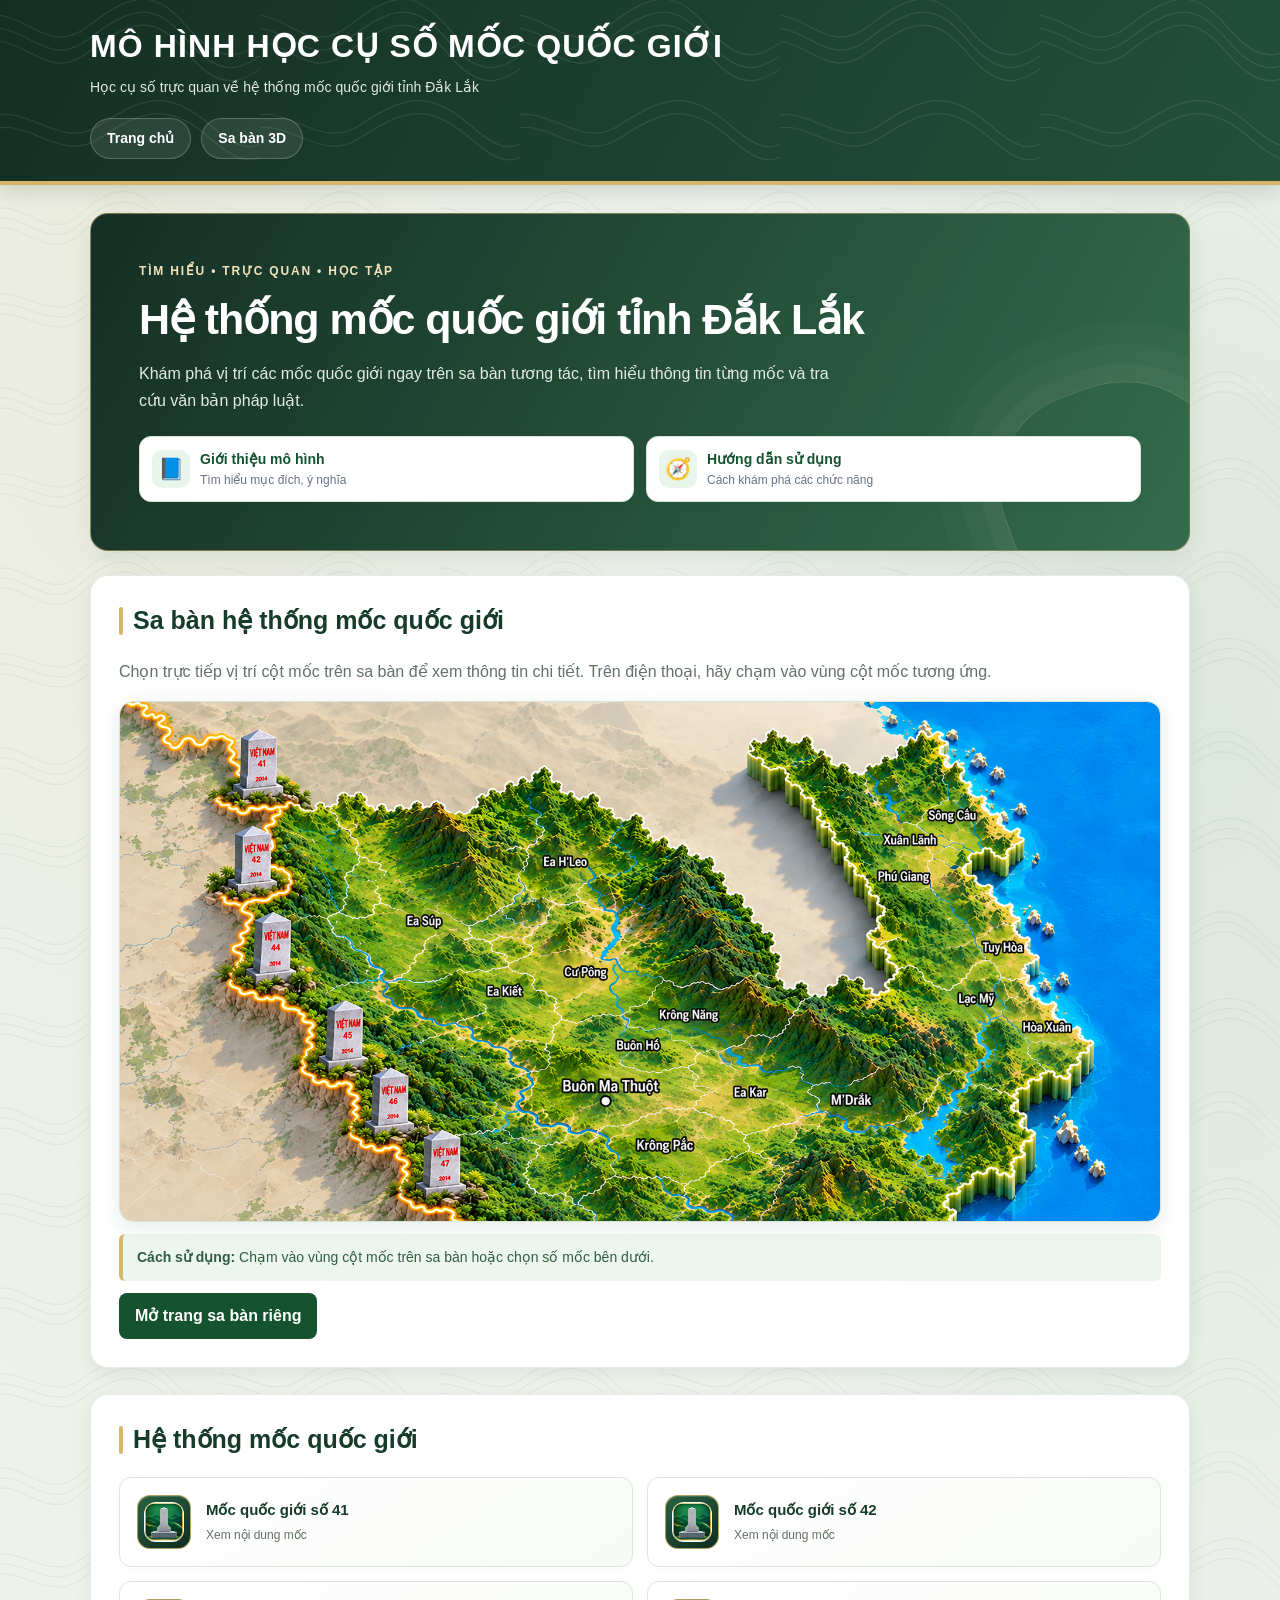
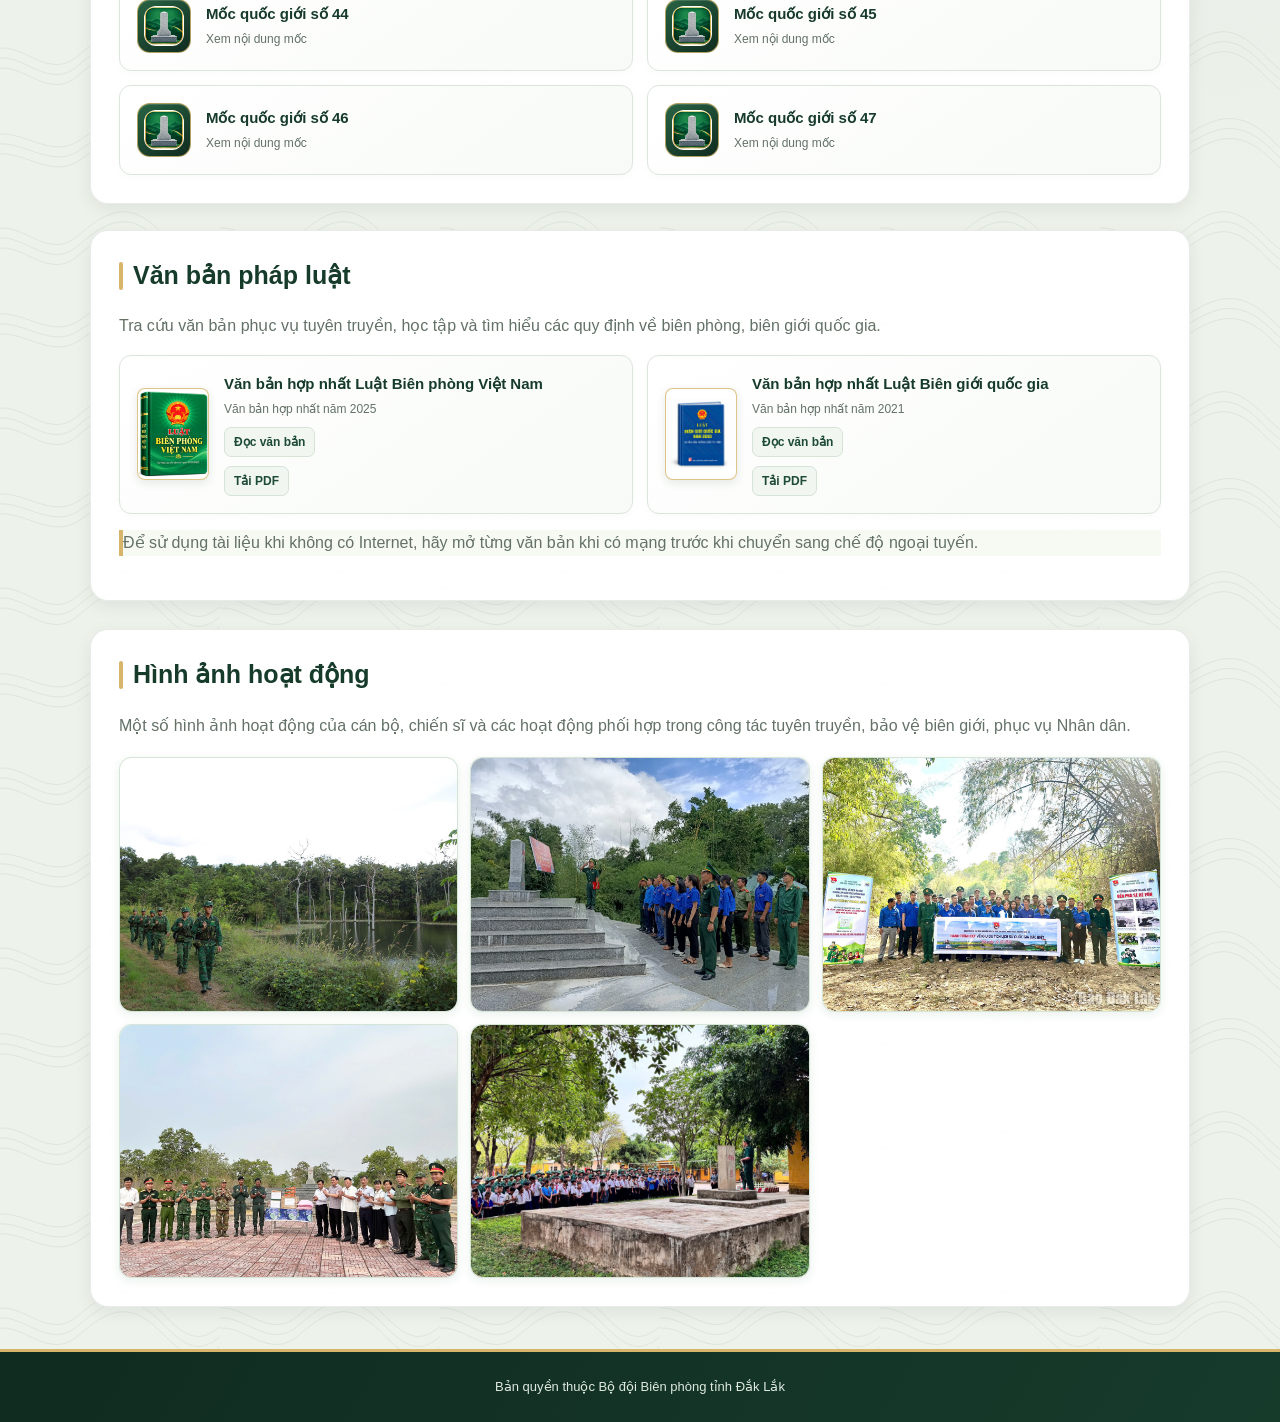
==== index.html @ 4d0bc13e "Update index.html" ====
<!doctype html>
<html lang="vi">
<head>
  <meta charset="utf-8">
  <meta name="viewport" content="width=device-width, initial-scale=1">
  <meta name="theme-color" content="#14532d">
  <title>Mô hình học cụ số mốc quốc giới tỉnh Đắk Lắk</title>

  <meta name="apple-mobile-web-app-capable" content="yes">
  <meta name="apple-mobile-web-app-title" content="Học cụ số mốc quốc giới">

  <link rel="apple-touch-icon" sizes="180x180" href="assets/apple-touch-icon.png">
  <link rel="icon" type="image/png" sizes="192x192" href="assets/icon-192.png">
  <link rel="icon" type="image/png" sizes="512x512" href="assets/icon-512.png">

  <link rel="stylesheet" href="styles.css">
  <link rel="manifest" href="manifest.json">
  <script src="app.js" defer></script>

  <style>
    .quick-guide {
      display: grid;
      grid-template-columns: repeat(2, minmax(0, 1fr));
      gap: 12px;
      margin-top: 22px;
    }

    .quick-guide-button {
      display: flex;
      align-items: center;
      gap: 10px;
      width: 100%;
      min-height: 66px;
      padding: 12px;
      color: #14532d;
      background: #fff;
      border: 1px solid #d7e5d9;
      border-radius: 12px;
      text-align: left;
      font: inherit;
      cursor: pointer;
      box-shadow: 0 3px 10px rgba(20, 83, 45, 0.07);
    }

    .quick-guide-button:hover {
      background: #f0fdf4;
      border-color: #86b99a;
    }

    .quick-guide-icon {
      display: flex;
      flex: 0 0 38px;
      align-items: center;
      justify-content: center;
      width: 38px;
      height: 38px;
      background: #e8f5eb;
      border-radius: 10px;
      font-size: 21px;
    }

    .quick-guide-text {
      display: block;
      min-width: 0;
    }

    .quick-guide-text strong {
      display: block;
      font-size: 14px;
      line-height: 1.4;
    }

    .quick-guide-text small {
      display: block;
      margin-top: 3px;
      color: #64748b;
      font-size: 12px;
      line-height: 1.4;
    }

    .guide-panel {
      margin-top: 14px;
      padding: 18px;
      background: #f5faf6;
      border: 1px solid #d7e5d9;
      border-radius: 12px;
    }

    .guide-panel h2 {
      margin-top: 0;
    }

    .guide-close {
      display: inline-block;
      margin-top: 12px;
      padding: 9px 14px;
      color: #fff;
      background: #14532d;
      border: 0;
      border-radius: 8px;
      font: inherit;
      cursor: pointer;
    }

    .guide-close:hover {
      background: #166534;
    }

    .home-map-section {
      margin-top: 24px;
    }

    .home-map-section > p {
      line-height: 1.7;
    }

    .map-frame {
      position: relative;
      width: 100%;
      overflow: hidden;
      line-height: 0;
      border: 1px solid #d7e5d9;
      border-radius: 14px;
      background: #eef4e9;
      box-shadow: 0 5px 18px rgba(20, 83, 45, 0.10);
    }

    .map-frame > img {
      display: block;
      width: 100%;
      height: auto;
    }

    .map-hotspots {
      position: absolute;
      inset: 0;
      z-index: 10;
      pointer-events: none;
    }

    .map-hotspots a {
      position: absolute;
      display: block;
      z-index: 11;
      box-sizing: border-box;
      pointer-events: auto;
      cursor: pointer;
      border: 3px solid transparent;
      border-radius: 50%;
      background: transparent;
      transition: background 0.2s ease, box-shadow 0.2s ease;
      -webkit-tap-highlight-color: rgba(250, 204, 21, 0.45);
    }

    .map-hotspots a:hover,
    .map-hotspots a:focus-visible {
      border-color: #facc15;
      background: rgba(250, 204, 21, 0.35);
      box-shadow:
        0 0 0 4px rgba(250, 204, 21, 0.25),
        0 0 22px 10px rgba(250, 204, 21, 0.75);
      outline: none;
    }

    .map-hotspots a:active {
      border-color: #fff;
      background: rgba(34, 197, 94, 0.45);
      box-shadow: 0 0 24px 12px rgba(34, 197, 94, 0.75);
    }

    .map-hint {
      margin-top: 12px;
      padding: 12px 14px;
      color: #315b43;
      background: #edf6ee;
      border-left: 4px solid #d7b66b;
      border-radius: 6px;
      font-size: 14px;
      line-height: 1.6;
    }

    .map-open-page {
      display: inline-block;
      margin-top: 12px;
      padding: 10px 16px;
      color: #fff;
      background: #14532d;
      border-radius: 8px;
      text-decoration: none;
      font-weight: 600;
    }

    .quick-guide-button:focus-visible,
    .guide-close:focus-visible,
    .map-open-page:focus-visible {
      outline: 3px solid #eab308;
      outline-offset: 3px;
    }

    @media (max-width: 420px) {
      .quick-guide {
        gap: 8px;
      }

      .quick-guide-button {
        gap: 7px;
        padding: 10px 8px;
      }

      .quick-guide-icon {
        flex-basis: 32px;
        width: 32px;
        height: 32px;
        font-size: 18px;
      }

      .quick-guide-text strong {
        font-size: 12px;
      }

      .quick-guide-text small {
        font-size: 11px;
      }
    }

    /* ALBUM ẢNH HOẠT ĐỘNG */

    .album-section {
      margin-top: 28px;
    }

    .album-intro {
      color: #52665a;
      line-height: 1.7;
    }

    .album-grid {
      display: grid;
      grid-template-columns: repeat(3, minmax(0, 1fr));
      gap: 12px;
      margin-top: 18px;
    }

    .album-item {
      display: block;
      position: relative;
      padding: 0;
      overflow: hidden;
      aspect-ratio: 4 / 3;
      background: #edf4ee;
      border: 1px solid #d7e5d9;
      border-radius: 12px;
      cursor: zoom-in;
      box-shadow: 0 3px 10px rgba(20, 83, 45, 0.08);
    }

    .album-item img {
      display: block;
      width: 100%;
      height: 100%;
      object-fit: cover;
      transition: transform 0.25s ease;
    }

    .album-item:hover img {
      transform: scale(1.04);
    }

    .album-item:focus-visible {
      outline: 3px solid #eab308;
      outline-offset: 3px;
    }

    .album-lightbox {
      position: fixed;
      inset: 0;
      z-index: 9999;
      display: flex;
      align-items: center;
      justify-content: center;
      padding: 20px;
      background: rgba(8, 20, 13, 0.92);
    }

    .album-lightbox[hidden] {
      display: none;
    }

    .album-lightbox-content {
      position: relative;
      display: flex;
      flex-direction: column;
      align-items: center;
      gap: 12px;
      width: 100%;
      max-width: 1100px;
      max-height: 100%;
    }

    .album-lightbox-image {
      display: block;
      max-width: 100%;
      max-height: 80vh;
      object-fit: contain;
      border-radius: 8px;
    }

    .album-lightbox-caption {
      color: #fff;
      text-align: center;
      font-size: 14px;
      line-height: 1.5;
    }

    .album-lightbox-close {
      position: absolute;
      top: -14px;
      right: -8px;
      z-index: 2;
      width: 42px;
      height: 42px;
      color: #fff;
      background: #14532d;
      border: 2px solid #fff;
      border-radius: 50%;
      font-size: 25px;
      cursor: pointer;
    }

    @media (max-width: 600px) {
      .album-grid {
        grid-template-columns: repeat(2, minmax(0, 1fr));
        gap: 8px;
      }

      .album-section {
        margin-top: 22px;
      }

      .album-lightbox {
        padding: 12px;
      }

      .album-lightbox-image {
        max-height: 75vh;
      }

      .album-lightbox-close {
        top: -8px;
        right: -4px;
      }
    }
  </style>
</head>

<body>
  <header class="site-header">
    <div class="brand">MÔ HÌNH HỌC CỤ SỐ MỐC QUỐC GIỚI</div>
    <div class="subtitle">
      Học cụ số trực quan về hệ thống mốc quốc giới tỉnh Đắk Lắk
    </div>
    <nav class="nav">
      <a href="index.html">Trang chủ</a>
      <a href="saban.html">Sa bàn 3D</a>
    </nav>
  </header>

  <main class="container">
    <section class="hero">
      <p>TÌM HIỂU • TRỰC QUAN • HỌC TẬP</p>
      <h1>Hệ thống mốc quốc giới tỉnh Đắk Lắk</h1>
      <p>
        Khám phá vị trí các mốc quốc giới ngay trên sa bàn tương tác,
        tìm hiểu thông tin từng mốc và tra cứu văn bản pháp luật.
      </p>

      <div class="quick-guide" aria-label="Thông tin và hướng dẫn">
        <button
          class="quick-guide-button"
          type="button"
          aria-expanded="false"
          aria-controls="gioi-thieu-panel"
          data-guide-target="gioi-thieu-panel">
          <span class="quick-guide-icon" aria-hidden="true">📘</span>
          <span class="quick-guide-text">
            <strong>Giới thiệu mô hình</strong>
            <small>Tìm hiểu mục đích, ý nghĩa</small>
          </span>
        </button>

        <button
          class="quick-guide-button"
          type="button"
          aria-expanded="false"
          aria-controls="huong-dan-panel"
          data-guide-target="huong-dan-panel">
          <span class="quick-guide-icon" aria-hidden="true">🧭</span>
          <span class="quick-guide-text">
            <strong>Hướng dẫn sử dụng</strong>
            <small>Cách khám phá các chức năng</small>
          </span>
        </button>
      </div>
    </section>

    <section
      class="guide-panel"
      id="gioi-thieu-panel"
      aria-labelledby="gioi-thieu-title"
      hidden>
      <h2 id="gioi-thieu-title">Giới thiệu mô hình</h2>
      <p>
        Mô hình học cụ số mốc quốc giới tỉnh Đắk Lắk phục vụ trực quan hóa,
        tuyên truyền và học tập về hệ thống mốc quốc giới. Thông qua sa bàn
        tương tác, các trang thông tin và tài liệu pháp luật, người dùng có
        thể tiếp cận nội dung theo cách trực quan, thuận tiện.
      </p>
      <p>
        Nội dung được xây dựng phục vụ công tác tuyên truyền, giáo dục và
        tìm hiểu kiến thức về biên giới quốc gia; chỉ sử dụng thông tin,
        hình ảnh và tư liệu đã được phép phổ biến.
      </p>
      <button class="guide-close" type="button" data-guide-close>
        Thu gọn
      </button>
    </section>

    <section
      class="guide-panel"
      id="huong-dan-panel"
      aria-labelledby="huong-dan-title"
      hidden>
      <h2 id="huong-dan-title">Hướng dẫn sử dụng mô hình</h2>

      <p>
        <strong>1. Khám phá sa bàn:</strong>
        Bấm vào vùng vị trí cột mốc trên bản đồ để mở trang thông tin chi tiết.
        Trên điện thoại, chạm vào vùng mốc tương ứng.
      </p>

      <p>
        <strong>2. Tìm hiểu từng mốc:</strong>
        Có thể chọn các thẻ mốc bên dưới sa bàn để truy cập nhanh thông tin
        mốc 41, 42, 44, 45, 46 hoặc 47.
      </p>

      <p>
        <strong>3. Tra cứu văn bản pháp luật:</strong>
        Chọn “Đọc văn bản” để mở PDF hoặc “Tải PDF” để lưu tài liệu.
      </p>

      <p>
        <strong>4. Sử dụng trên điện thoại:</strong>
        Mở mô hình bằng trình duyệt. Nếu thiết bị hỗ trợ, có thể thêm trang
        vào màn hình chính để truy cập thuận tiện hơn.
      </p>

      <p>
        <strong>5. Sử dụng khi không có Internet:</strong>
        Mở mô hình và các tài liệu cần thiết khi có mạng trước khi sử dụng
        ngoại tuyến. Một số nội dung trực tuyến hoặc liên kết bên ngoài
        có thể không hoạt động khi mất mạng.
      </p>

      <button class="guide-close" type="button" data-guide-close>
        Thu gọn
      </button>
    </section>

    <section class="section home-map-section">
      <h2>Sa bàn hệ thống mốc quốc giới</h2>
      <p>
        Chọn trực tiếp vị trí cột mốc trên sa bàn để xem thông tin chi tiết.
        Trên điện thoại, hãy chạm vào vùng cột mốc tương ứng.
      </p>

      <div class="map-frame">
        <img
          src="assets/sa-ban-3d.png"
          alt="Sa bàn 3D hệ thống mốc quốc giới tỉnh Đắk Lắk"
          fetchpriority="high">

        <div class="map-hotspots">
          <a href="pages/moc-41.html"
             aria-label="Mở thông tin mốc quốc giới số 41"
             title="Mốc quốc giới số 41"
             style="left:9%;top:4%;width:10%;height:17%"></a>

          <a href="pages/moc-42.html"
             aria-label="Mở thông tin mốc quốc giới số 42"
             title="Mốc quốc giới số 42"
             style="left:9%;top:23%;width:10%;height:17%"></a>

          <a href="pages/moc-44.html"
             aria-label="Mở thông tin mốc quốc giới số 44"
             title="Mốc quốc giới số 44"
             style="left:10%;top:42%;width:11%;height:17%"></a>

          <a href="pages/moc-45.html"
             aria-label="Mở thông tin mốc quốc giới số 45"
             title="Mốc quốc giới số 45"
             style="left:18%;top:59%;width:10%;height:17%"></a>

          <a href="pages/moc-46.html"
             aria-label="Mở thông tin mốc quốc giới số 46"
             title="Mốc quốc giới số 46"
             style="left:23%;top:72%;width:10%;height:17%"></a>

          <a href="pages/moc-47.html"
             aria-label="Mở thông tin mốc quốc giới số 47"
             title="Mốc quốc giới số 47"
             style="left:28%;top:84%;width:10%;height:15%"></a>
        </div>
      </div>

      <div class="map-hint">
        <strong>Cách sử dụng:</strong>
        Chạm vào vùng cột mốc trên sa bàn hoặc chọn số mốc bên dưới.
      </div>

      <a class="map-open-page" href="saban.html">
        Mở trang sa bàn riêng
      </a>
    </section>

    <section class="section">
      <h2>Hệ thống mốc quốc giới</h2>

      <div class="marker-grid">
        <a class="marker-card" href="pages/moc-41.html">
          <span class="marker-number marker-icon">
            <img src="assets/icon-cot-moc.png.png" alt="Biểu tượng cột mốc quốc giới">
          </span>
          <span>
            <strong>Mốc quốc giới số 41</strong>
            <small>Xem nội dung mốc</small>
          </span>
        </a>

        <a class="marker-card" href="pages/moc-42.html">
          <span class="marker-number marker-icon">
            <img src="assets/icon-cot-moc.png.png" alt="Biểu tượng cột mốc quốc giới">
          </span>
          <span>
            <strong>Mốc quốc giới số 42</strong>
            <small>Xem nội dung mốc</small>
          </span>
        </a>

        <a class="marker-card" href="pages/moc-44.html">
          <span class="marker-number marker-icon">
            <img src="assets/icon-cot-moc.png.png" alt="Biểu tượng cột mốc quốc giới">
          </span>
          <span>
            <strong>Mốc quốc giới số 44</strong>
            <small>Xem nội dung mốc</small>
          </span>
        </a>

        <a class="marker-card" href="pages/moc-45.html">
          <span class="marker-number marker-icon">
            <img src="assets/icon-cot-moc.png.png" alt="Biểu tượng cột mốc quốc giới">
          </span>
          <span>
            <strong>Mốc quốc giới số 45</strong>
            <small>Xem nội dung mốc</small>
          </span>
        </a>

        <a class="marker-card" href="pages/moc-46.html">
          <span class="marker-number marker-icon">
            <img src="assets/icon-cot-moc.png.png" alt="Biểu tượng cột mốc quốc giới">
          </span>
          <span>
            <strong>Mốc quốc giới số 46</strong>
            <small>Xem nội dung mốc</small>
          </span>
        </a>

        <a class="marker-card" href="pages/moc-47.html">
          <span class="marker-number marker-icon">
            <img src="assets/icon-cot-moc.png.png" alt="Biểu tượng cột mốc quốc giới">
          </span>
          <span>
            <strong>Mốc quốc giới số 47</strong>
            <small>Xem nội dung mốc</small>
          </span>
        </a>
      </div>
    </section>

    <section class="section">
      <h2>Văn bản pháp luật</h2>
      <p>
        Tra cứu văn bản phục vụ tuyên truyền, học tập và tìm hiểu
        các quy định về biên phòng, biên giới quốc gia.
      </p>

      <div class="marker-grid">
        <article class="marker-card">
          <span class="law-icon">
            <img
              src="assets/icon-luat-bien-phong.png.png"
              alt="Bìa Luật Biên phòng Việt Nam">
          </span>
          <span>
            <strong>Văn bản hợp nhất Luật Biên phòng Việt Nam</strong>
            <small>Văn bản hợp nhất năm 2025</small>
            <small>
              <a href="documents/van-ban-hop-nhat-luat-bien-phong-viet-nam.pdf">
                Đọc văn bản
              </a>
            </small>
            <small>
              <a href="documents/van-ban-hop-nhat-luat-bien-phong-viet-nam.pdf" download>
                Tải PDF
              </a>
            </small>
          </span>
        </article>

        <article class="marker-card">
          <span class="law-icon">
            <img
              src="assets/icon-luat-bien-gioi-quoc-gia.png"
              alt="Bìa Luật Biên giới quốc gia">
          </span>
          <span>
            <strong>Văn bản hợp nhất Luật Biên giới quốc gia</strong>
            <small>Văn bản hợp nhất năm 2021</small>
            <small>
              <a href="documents/van-ban-hop-nhat-luat-bien-gioi-quoc-gia.pdf">
                Đọc văn bản
              </a>
            </small>
            <small>
              <a href="documents/van-ban-hop-nhat-luat-bien-gioi-quoc-gia.pdf" download>
                Tải PDF
              </a>
            </small>
          </span>
        </article>
      </div>

      <p class="note">
        Để sử dụng tài liệu khi không có Internet, hãy mở từng văn bản
        khi có mạng trước khi chuyển sang chế độ ngoại tuyến.
      </p>
    </section>

    <!-- ALBUM ẢNH HOẠT ĐỘNG: GIỮ LẠI 5 ẢNH -->
    <section class="section album-section" id="album-anh">
      <h2>Hình ảnh hoạt động</h2>
      <p class="album-intro">
        Một số hình ảnh hoạt động của cán bộ, chiến sĩ và các hoạt động
        phối hợp trong công tác tuyên truyền, bảo vệ biên giới,
        phục vụ Nhân dân.
      </p>

      <div class="album-grid">
        <button class="album-item" type="button"
          data-album-image="assets/album/anh-01.jpg"
          aria-label="Xem ảnh hoạt động số 1">
          <img src="assets/album/anh-01.jpg"
            alt="Hình ảnh hoạt động số 1" loading="lazy">
        </button>

        <button class="album-item" type="button"
          data-album-image="assets/album/anh-03.jpg"
          aria-label="Xem ảnh hoạt động số 3">
          <img src="assets/album/anh-03.jpg"
            alt="Hình ảnh hoạt động số 3" loading="lazy">
        </button>

        <button class="album-item" type="button"
          data-album-image="assets/album/anh-04.jpg"
          aria-label="Xem ảnh hoạt động số 4">
          <img src="assets/album/anh-04.jpg"
            alt="Hình ảnh hoạt động số 4" loading="lazy">
        </button>

        <button class="album-item" type="button"
          data-album-image="assets/album/anh-05.jpg"
          aria-label="Xem ảnh hoạt động số 5">
          <img src="assets/album/anh-05.jpg"
            alt="Hình ảnh hoạt động số 5" loading="lazy">
        </button>

        <button class="album-item" type="button"
          data-album-image="assets/album/anh-07.jpg"
          aria-label="Xem ảnh hoạt động số 7">
          <img src="assets/album/anh-07.jpg"
            alt="Hình ảnh hoạt động số 7" loading="lazy">
        </button>
      </div>
    </section>

    <!-- CỬA SỔ XEM ẢNH LỚN -->
    <div class="album-lightbox" id="album-lightbox"
      role="dialog" aria-modal="true"
      aria-label="Xem ảnh hoạt động" hidden>
      <div class="album-lightbox-content">
        <button class="album-lightbox-close" type="button"
          aria-label="Đóng ảnh">&times;</button>
        <img class="album-lightbox-image"
          id="album-lightbox-image" src=""
          alt="Ảnh hoạt động đang được phóng to">
        <p class="album-lightbox-caption"
          id="album-lightbox-caption"></p>
      </div>
    </div>
  </main>

  <footer class="site-footer">
    Bản quyền thuộc Bộ đội Biên phòng tỉnh Đắk Lắk
  </footer>

  <script>
    (function () {
      const guideButtons = document.querySelectorAll("[data-guide-target]");
      const guidePanels = document.querySelectorAll(".guide-panel");

      function closeAllGuides() {
        guidePanels.forEach(function (panel) {
          panel.hidden = true;
        });

        guideButtons.forEach(function (button) {
          button.setAttribute("aria-expanded", "false");
        });
      }

      guideButtons.forEach(function (button) {
        button.addEventListener("click", function () {
          const targetId = button.getAttribute("data-guide-target");
          const targetPanel = document.getElementById(targetId);
          const isAlreadyOpen = targetPanel && !targetPanel.hidden;

          closeAllGuides();

          if (targetPanel && !isAlreadyOpen) {
            targetPanel.hidden = false;
            button.setAttribute("aria-expanded", "true");

            targetPanel.scrollIntoView({
              behavior: "smooth",
              block: "nearest"
            });
          }
        });
      });

      document.querySelectorAll("[data-guide-close]").forEach(function (button) {
        button.addEventListener("click", function () {
          const panel = button.closest(".guide-panel");

          if (panel) {
            panel.hidden = true;

            const relatedButton = document.querySelector(
              '[data-guide-target="' + panel.id + '"]'
            );

            if (relatedButton) {
              relatedButton.setAttribute("aria-expanded", "false");
              relatedButton.focus();
            }
          }
        });
      });
    })();

    if ("serviceWorker" in navigator &&
        location.protocol.startsWith("http")) {
      window.addEventListener("load", function () {
        navigator.serviceWorker
          .register("./service-worker.js")
          .catch(function (error) {
            console.error("Không thể đăng ký Service Worker:", error);
          });
      });
    }

    // ALBUM: BẤM ẢNH ĐỂ XEM LỚN
    (function () {
      const lightbox = document.getElementById("album-lightbox");
      const largeImage = document.getElementById("album-lightbox-image");
      const caption = document.getElementById("album-lightbox-caption");
      const closeButton = lightbox
        ? lightbox.querySelector(".album-lightbox-close")
        : null;

      if (!lightbox || !largeImage || !caption || !closeButton) return;

      let previousFocus = null;

      function closeAlbumImage() {
        lightbox.hidden = true;
        largeImage.removeAttribute("src");
        document.body.style.overflow = "";

        if (previousFocus) previousFocus.focus();
      }

      document.querySelectorAll("[data-album-image]").forEach(function (button) {
        button.addEventListener("click", function () {
          const imagePath = button.getAttribute("data-album-image");
          const thumbnail = button.querySelector("img");

          previousFocus = button;
          largeImage.src = imagePath;
          largeImage.alt = thumbnail
            ? thumbnail.alt
            : "Ảnh hoạt động";
          caption.textContent = thumbnail ? thumbnail.alt : "";

          lightbox.hidden = false;
          document.body.style.overflow = "hidden";
          closeButton.focus();
        });
      });

      closeButton.addEventListener("click", closeAlbumImage);

      lightbox.addEventListener("click", function (event) {
        if (event.target === lightbox) closeAlbumImage();
      });

      document.addEventListener("keydown", function (event) {
        if (!lightbox.hidden && event.key === "Escape") {
          closeAlbumImage();
        }
      });
    })();
  </script>
</body>
</html>
---- styles.css ----
/* =========================================
   CẨM NANG ĐIỆN TỬ KHU VỰC BIÊN GIỚI
   Phong cách: xanh Biên phòng - địa hình
   ========================================= */

:root {
  --green-950: #102b20;
  --green-900: #163b2b;
  --green-800: #1d4b35;
  --green-700: #286343;
  --green-600: #347b50;
  --green-100: #e6efe7;
  --green-50: #f2f6f1;

  --gold: #d7b66b;
  --gold-light: #f1e4bd;

  --ink: #203128;
  --muted: #637167;
  --paper: #ffffff;
  --line: #dce5dc;

  --shadow-soft: 0 8px 24px rgba(19, 48, 32, 0.08);
  --shadow-card: 0 5px 18px rgba(19, 48, 32, 0.07);

  --radius-lg: 18px;
  --radius-md: 12px;
}

/* Thiết lập chung */

* {
  box-sizing: border-box;
}

html {
  scroll-behavior: smooth;
  -webkit-text-size-adjust: 100%;
}

body {
  margin: 0;
  color: var(--ink);
  font-family:
    -apple-system, BlinkMacSystemFont, "Segoe UI",
    Roboto, Arial, sans-serif;
  line-height: 1.65;

  background-color: #edf2eb;
  background-image:
    radial-gradient(
      ellipse at 10% 5%,
      rgba(215, 182, 107, 0.11),
      transparent 36%
    ),
    radial-gradient(
      ellipse at 95% 25%,
      rgba(52, 123, 80, 0.09),
      transparent 32%
    ),
    url("data:image/svg+xml,%3Csvg xmlns='http://www.w3.org/2000/svg' width='220' height='180' viewBox='0 0 220 180'%3E%3Cg fill='none' stroke='%233f684d' stroke-opacity='.09' stroke-width='1'%3E%3Cpath d='M-20 38 C15 5 43 67 79 35 S135 5 164 35 S208 65 240 25'/%3E%3Cpath d='M-20 48 C15 15 43 77 79 45 S135 15 164 45 S208 75 240 35'/%3E%3Cpath d='M-20 58 C15 25 43 87 79 55 S135 25 164 55 S208 85 240 45'/%3E%3Cpath d='M-25 125 C10 92 45 145 80 120 S140 88 172 120 S215 145 245 110'/%3E%3Cpath d='M-25 135 C10 102 45 155 80 130 S140 98 172 130 S215 155 245 120'/%3E%3Cpath d='M-25 145 C10 112 45 165 80 140 S140 108 172 140 S215 165 245 130'/%3E%3C/g%3E%3C/svg%3E");

  background-attachment: scroll;
  background-size: auto, auto, 220px 180px;
}

a {
  color: var(--green-800);
  text-decoration: none;
}

a:hover {
  color: var(--green-600);
}

a:focus-visible,
button:focus-visible {
  outline: 3px solid var(--gold);
  outline-offset: 3px;
}

/* Đầu trang */

.site-header {
  position: relative;
  overflow: hidden;
  isolation: isolate;
  padding: 26px 20px 22px;
  color: #fff;

  background:
    linear-gradient(
      120deg,
      rgba(16, 43, 32, 0.98),
      rgba(29, 75, 53, 0.97)
    );

  border-bottom: 4px solid var(--gold);
  box-shadow: 0 5px 20px rgba(16, 43, 32, 0.16);
}

.site-header::before {
  content: "";
  position: absolute;
  z-index: -1;
  inset: 0;
  pointer-events: none;

  background-image:
    url("data:image/svg+xml,%3Csvg xmlns='http://www.w3.org/2000/svg' width='260' height='190' viewBox='0 0 260 190'%3E%3Cg fill='none' stroke='%23ffffff' stroke-opacity='.10' stroke-width='1.2'%3E%3Cpath d='M-30 25 C20 -10 40 65 90 25 S160 -5 190 30 S245 65 290 15'/%3E%3Cpath d='M-30 38 C20 3 40 78 90 38 S160 8 190 43 S245 78 290 28'/%3E%3Cpath d='M-30 51 C20 16 40 91 90 51 S160 21 190 56 S245 91 290 41'/%3E%3Cpath d='M-20 125 C20 90 55 155 100 125 S170 90 210 125 S260 150 290 115'/%3E%3Cpath d='M-20 138 C20 103 55 168 100 138 S170 103 210 138 S260 163 290 128'/%3E%3C/g%3E%3C/svg%3E");

  background-repeat: repeat;
  background-size: 260px 190px;
  opacity: 0.9;
}

.brand {
  max-width: 1100px;
  margin: 0 auto;
  color: #fff;
  font-size: clamp(22px, 3.5vw, 32px);
  font-weight: 850;
  line-height: 1.3;
  letter-spacing: 0.035em;
}

.subtitle {
  max-width: 1100px;
  margin: 8px auto 0;
  color: #e0eadf;
  font-size: 14px;
  line-height: 1.6;
}

/* Thanh điều hướng */

.nav {
  display: flex;
  flex-wrap: wrap;
  gap: 10px;
  max-width: 1100px;
  margin: 20px auto 0;
}

.nav a {
  display: inline-flex;
  align-items: center;
  justify-content: center;
  min-height: 40px;
  padding: 8px 16px;

  color: #fff;
  font-size: 14px;
  font-weight: 650;

  background: rgba(255, 255, 255, 0.09);
  border: 1px solid rgba(255, 255, 255, 0.22);
  border-radius: 999px;

  transition:
    background 0.2s ease,
    border-color 0.2s ease,
    transform 0.2s ease;
}

.nav a:hover {
  color: var(--green-950);
  background: var(--gold-light);
  border-color: var(--gold-light);
  transform: translateY(-1px);
}

/* Khung nội dung */

.container {
  width: min(1100px, calc(100% - 32px));
  margin: 28px auto 42px;
}

/* Khu vực giới thiệu đầu trang */

.hero {
  position: relative;
  overflow: hidden;
  padding: clamp(25px, 5vw, 48px);
  color: #fff;

  background:
    linear-gradient(
      120deg,
      rgba(16, 43, 32, 0.98),
      rgba(40, 99, 67, 0.94)
    );

  border: 1px solid rgba(215, 182, 107, 0.48);
  border-radius: var(--radius-lg);
  box-shadow: var(--shadow-soft);
}

.hero::after {
  content: "";
  position: absolute;
  right: -48px;
  bottom: -65px;
  width: 230px;
  height: 230px;
  pointer-events: none;

  border: 1px solid rgba(241, 228, 189, 0.20);
  border-radius: 46% 54% 60% 40%;

  box-shadow:
    0 0 0 18px rgba(241, 228, 189, 0.035),
    0 0 0 38px rgba(241, 228, 189, 0.025),
    0 0 0 60px rgba(241, 228, 189, 0.02);

  transform: rotate(-20deg);
}

.hero > * {
  position: relative;
  z-index: 1;
}

.hero > p:first-child {
  margin: 0 0 12px;
  color: var(--gold-light);
  font-size: 12px;
  font-weight: 800;
  letter-spacing: 0.15em;
}

.hero h1 {
  max-width: 760px;
  margin: 0 0 14px;
  color: #fff;
  font-size: clamp(27px, 4.5vw, 43px);
  line-height: 1.2;
  letter-spacing: -0.025em;
}

.hero p {
  max-width: 700px;
  color: #e3ece4;
}

.primary-button {
  display: inline-flex;
  align-items: center;
  justify-content: center;
  min-height: 46px;
  margin-top: 10px;
  padding: 12px 20px;

  color: var(--green-950);
  font-size: 14px;
  font-weight: 800;

  background: var(--gold-light);
  border: 1px solid var(--gold);
  border-radius: 10px;
  box-shadow: 0 4px 12px rgba(0, 0, 0, 0.12);

  transition:
    background 0.2s ease,
    transform 0.2s ease,
    box-shadow 0.2s ease;
}

.primary-button:hover {
  color: var(--green-950);
  background: #fff0c9;
  box-shadow: 0 7px 18px rgba(0, 0, 0, 0.16);
  transform: translateY(-2px);
}

/* Các khu vực nội dung */

.section {
  margin-top: 26px;
  padding: clamp(18px, 3vw, 28px);

  background: rgba(255, 255, 255, 0.94);
  border: 1px solid rgba(29, 75, 53, 0.10);
  border-radius: var(--radius-lg);
  box-shadow: var(--shadow-card);
}

.section h2 {
  position: relative;
  margin: 0 0 20px;
  padding-left: 14px;
  color: var(--green-900);
  font-size: clamp(20px, 3vw, 25px);
  line-height: 1.35;
}

.section h2::before {
  content: "";
  position: absolute;
  top: 3px;
  bottom: 3px;
  left: 0;
  width: 4px;

  background: var(--gold);
  border-radius: 4px;
}

.section > p {
  color: var(--muted);
}

/* Danh sách mốc và thẻ tư liệu */

.marker-grid {
  display: grid;
  grid-template-columns: repeat(2, minmax(0, 1fr));
  gap: 14px;
}

.marker-card {
  display: flex;
  align-items: center;
  gap: 15px;
  min-width: 0;
  padding: 17px;

  color: var(--ink);
  background:
    linear-gradient(145deg, #fff, #f7faf6);

  border: 1px solid var(--line);
  border-radius: var(--radius-md);
  box-shadow: 0 2px 8px rgba(19, 48, 32, 0.025);

  transition:
    border-color 0.2s ease,
    box-shadow 0.2s ease,
    transform 0.2s ease,
    background 0.2s ease;
}

a.marker-card:hover {
  color: var(--ink);
  background: #fff;
  border-color: rgba(52, 123, 80, 0.55);
  box-shadow: 0 8px 22px rgba(19, 48, 32, 0.10);
  transform: translateY(-2px);
}

.marker-number {
  display: flex;
  flex: 0 0 54px;
  align-items: center;
  justify-content: center;
  width: 54px;
  min-height: 54px;
  padding: 6px;

  color: #fff;
  font-size: 20px;
  font-weight: 850;
  line-height: 1.1;
  text-align: center;

  background:
    linear-gradient(145deg, var(--green-700), var(--green-950));

  border: 1px solid rgba(215, 182, 107, 0.8);
  border-radius: 13px;
  box-shadow: inset 0 1px 0 rgba(255, 255, 255, 0.15);
}

.marker-card > span:last-child {
  min-width: 0;
}

.marker-card strong {
  display: block;
  color: var(--green-900);
  font-size: 15px;
  line-height: 1.45;
}

.marker-card small {
  display: block;
  margin-top: 5px;
  color: var(--muted);
  font-size: 12px;
  line-height: 1.5;
}

.marker-card small a {
  display: inline-block;
  margin: 4px 8px 0 0;
  padding: 5px 9px;

  color: var(--green-800);
  font-size: 12px;
  font-weight: 750;

  background: var(--green-50);
  border: 1px solid #d5e4d6;
  border-radius: 7px;
}

.marker-card small a:hover {
  color: #fff;
  background: var(--green-700);
  border-color: var(--green-700);
}

/* Khung giới thiệu và ghi chú */

.two-col {
  display: grid;
  grid-template-columns: repeat(2, minmax(0, 1fr));
  gap: 16px;
}

.info-panel {
  min-width: 0;
  padding: 20px;

  background:
    linear-gradient(145deg, #f8faf7, #edf4ed);

  border: 1px solid #dbe6da;
  border-radius: var(--radius-md);
}

.info-panel h2 {
  margin-bottom: 10px;
  font-size: 19px;
}

.info-panel p {
  margin-bottom: 0;
  color: var(--muted);
  font-size: 14px;
}

.note {
  position: relative;
  overflow: hidden;
  background: rgba(247, 249, 243, 0.96);
  border-left: 4px solid var(--gold);
}

.note p {
  margin-bottom: 0;
  color: #58665b;
  font-size: 14px;
}

/* Hình ảnh trong nội dung */

.section img,
.info-panel img {
  max-width: 100%;
  height: auto;
  border-radius: var(--radius-md);
}

/* Sa bàn: không can thiệp kích thước hay vị trí điểm bấm */

img {
  max-width: 100%;
}

button {
  font: inherit;
}

/* Chân trang */

.site-footer {
  padding: 24px 18px;
  color: #dfe9df;
  font-size: 13px;
  line-height: 1.7;
  text-align: center;

  background:
    linear-gradient(120deg, var(--green-950), var(--green-900));

  border-top: 3px solid var(--gold);
}

/* Tương thích máy tính bảng và điện thoại */

@media (max-width: 680px) {
  .site-header {
    padding: 22px 16px 19px;
  }

  .brand {
    font-size: 22px;
  }

  .subtitle {
    font-size: 13px;
  }

  .nav {
    gap: 8px;
    margin-top: 16px;
  }

  .nav a {
    min-height: 38px;
    padding: 8px 13px;
    font-size: 13px;
  }

  .container {
    width: calc(100% - 22px);
    margin-top: 15px;
    margin-bottom: 25px;
  }

  .hero {
    padding: 25px 20px;
    border-radius: 15px;
  }

  .hero h1 {
    font-size: 29px;
  }

  .section {
    margin-top: 16px;
    padding: 18px 14px;
    border-radius: 15px;
  }

  .section h2 {
    font-size: 21px;
  }

  .marker-grid,
  .two-col {
    grid-template-columns: minmax(0, 1fr);
    gap: 11px;
  }

  .marker-card {
    gap: 12px;
    padding: 14px;
  }

  .marker-number {
    flex-basis: 48px;
    width: 48px;
    min-height: 48px;
    font-size: 18px;
  }

  .marker-card strong {
    font-size: 14px;
  }

  .info-panel {
    padding: 16px;
  }
}

@media (prefers-reduced-motion: reduce) {
  *,
  *::before,
  *::after {
    scroll-behavior: auto !important;
    transition-duration: 0.01ms !important;
    animation-duration: 0.01ms !important;
  }
}

/* =========================================
   BIỂU TƯỢNG QUYỂN SÁCH LUẬT
   ========================================= */

.law-icon {
  display: flex;
  flex: 0 0 72px;
  align-items: center;
  justify-content: center;
  width: 72px;
  height: 92px;
  min-width: 72px;
  overflow: hidden;

  background: #fff;
  border: 1px solid rgba(215, 182, 107, 0.8);
  border-radius: 8px;
  box-shadow: 0 3px 10px rgba(19, 48, 32, 0.10);
}

.law-icon img {
  display: block;
  width: 100%;
  height: 100%;
  max-width: 100%;
  object-fit: contain;
  border-radius: 7px;
}
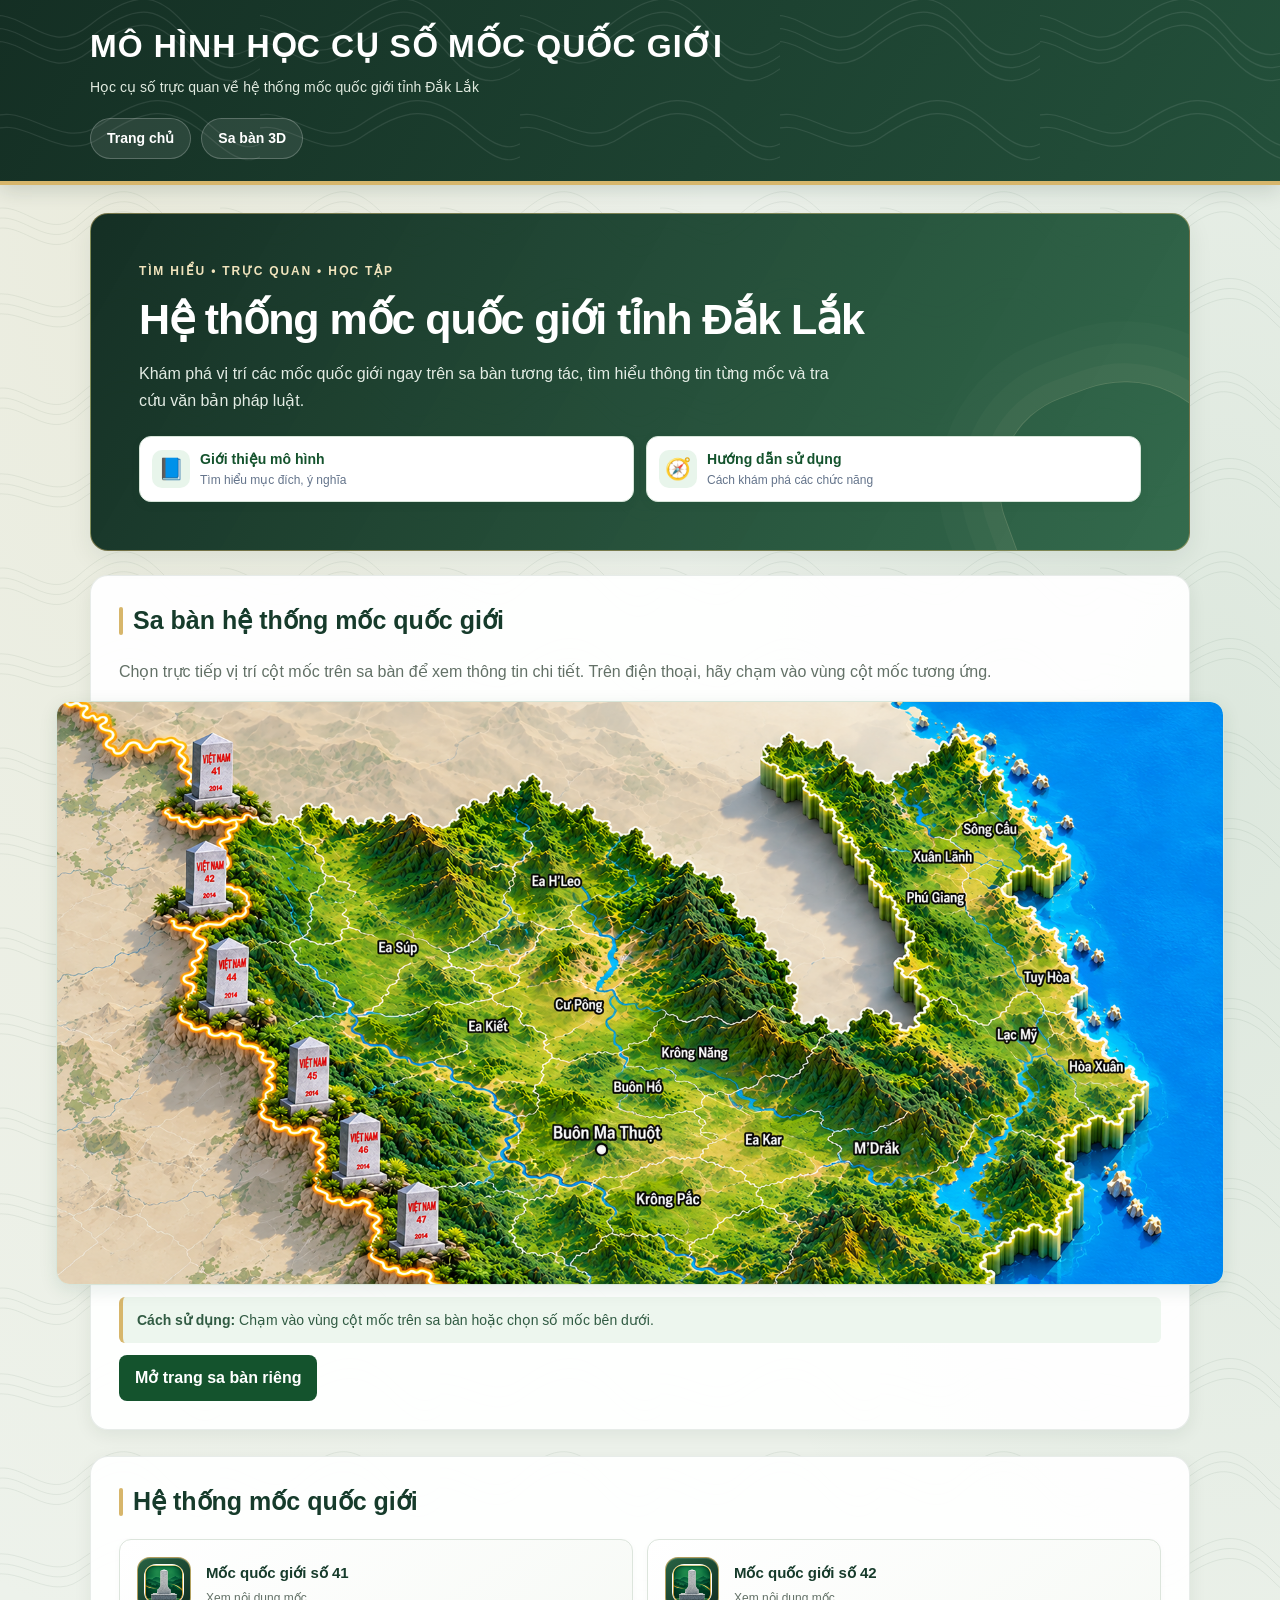
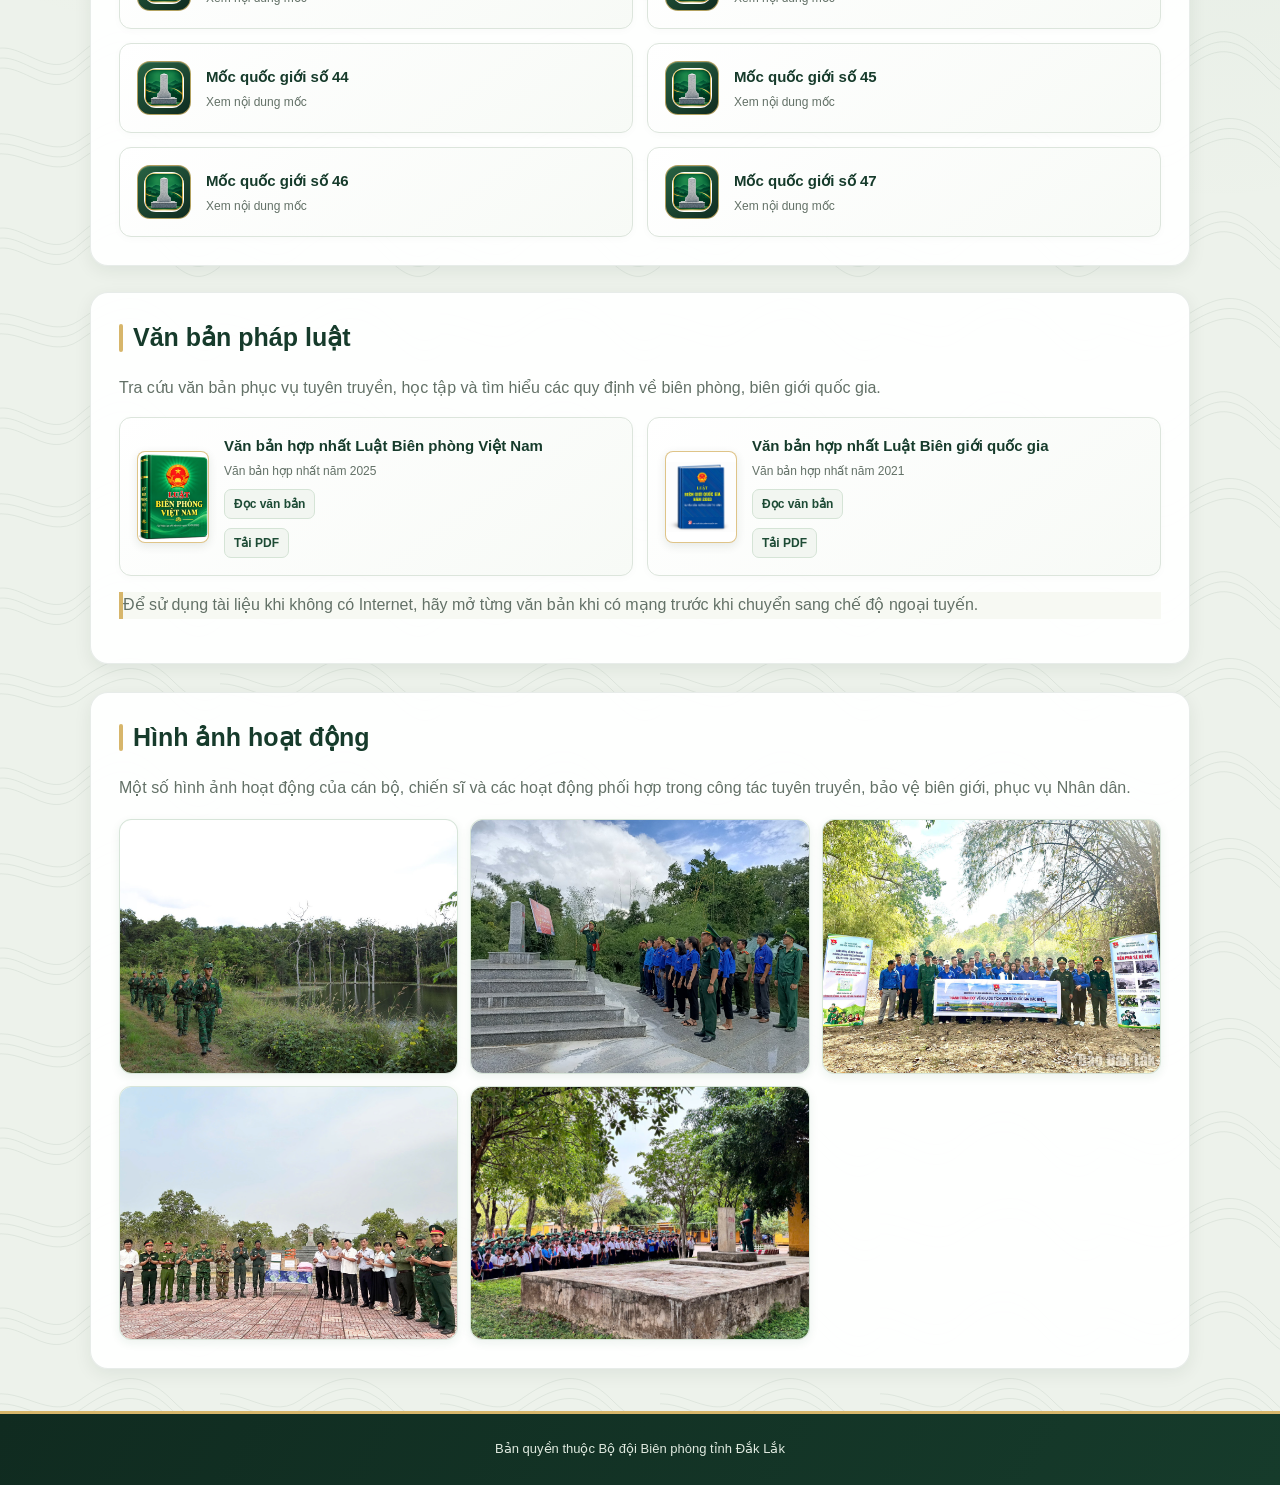
==== commit 377de3f1: "Update index.html" ====
--- a/index.html
+++ b/index.html
@@ -1,4 +1,3 @@
-
 <!doctype html>
 <html lang="vi">
 <head>
@@ -115,9 +114,11 @@
       line-height: 1.7;
     }
 
+    /* PHÓNG TO SA BÀN TRANG CHỦ */
     .map-frame {
       position: relative;
-      width: 100%;
+      width: 112%;
+      margin-left: -6%;
       overflow: hidden;
       line-height: 0;
       border: 1px solid #d7e5d9;
@@ -329,6 +330,11 @@
     }
 
     @media (max-width: 600px) {
+      .map-frame {
+        width: 100%;
+        margin-left: 0;
+      }
+
       .album-grid {
         grid-template-columns: repeat(2, minmax(0, 1fr));
         gap: 8px;
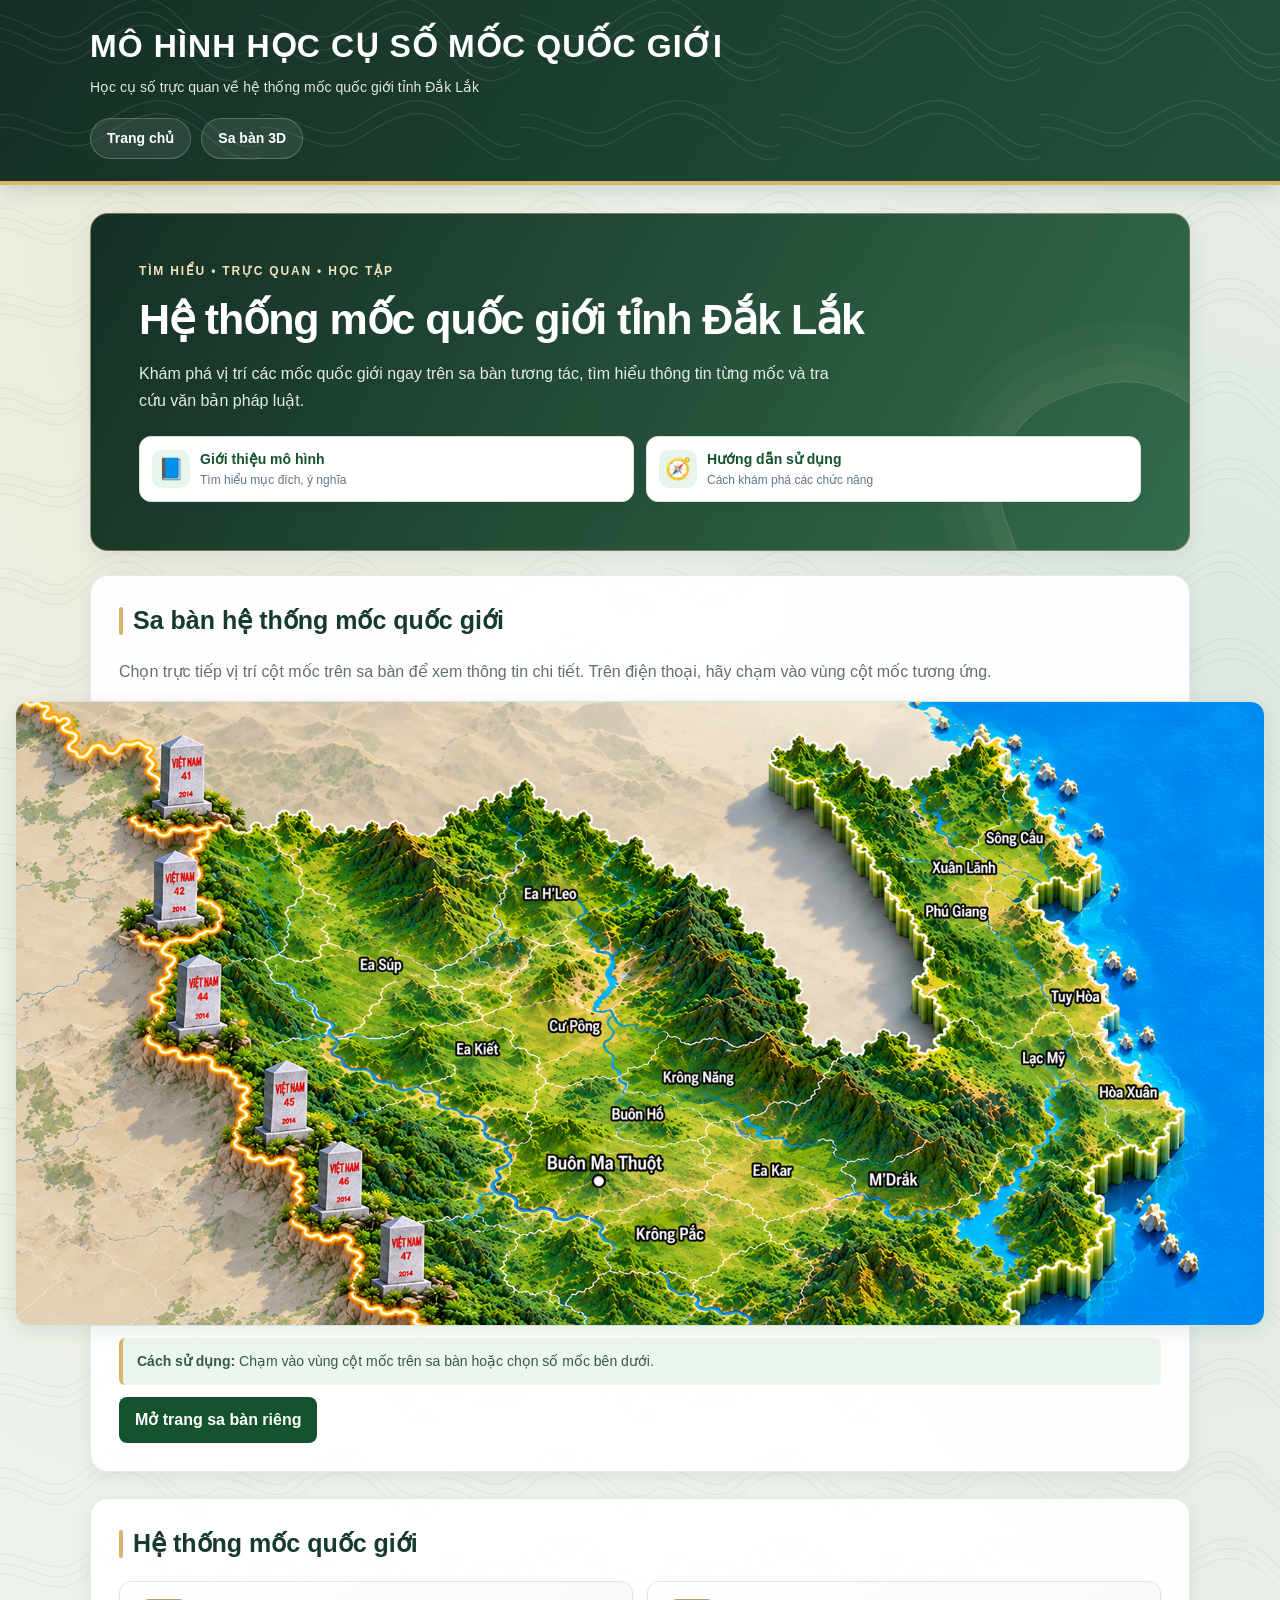
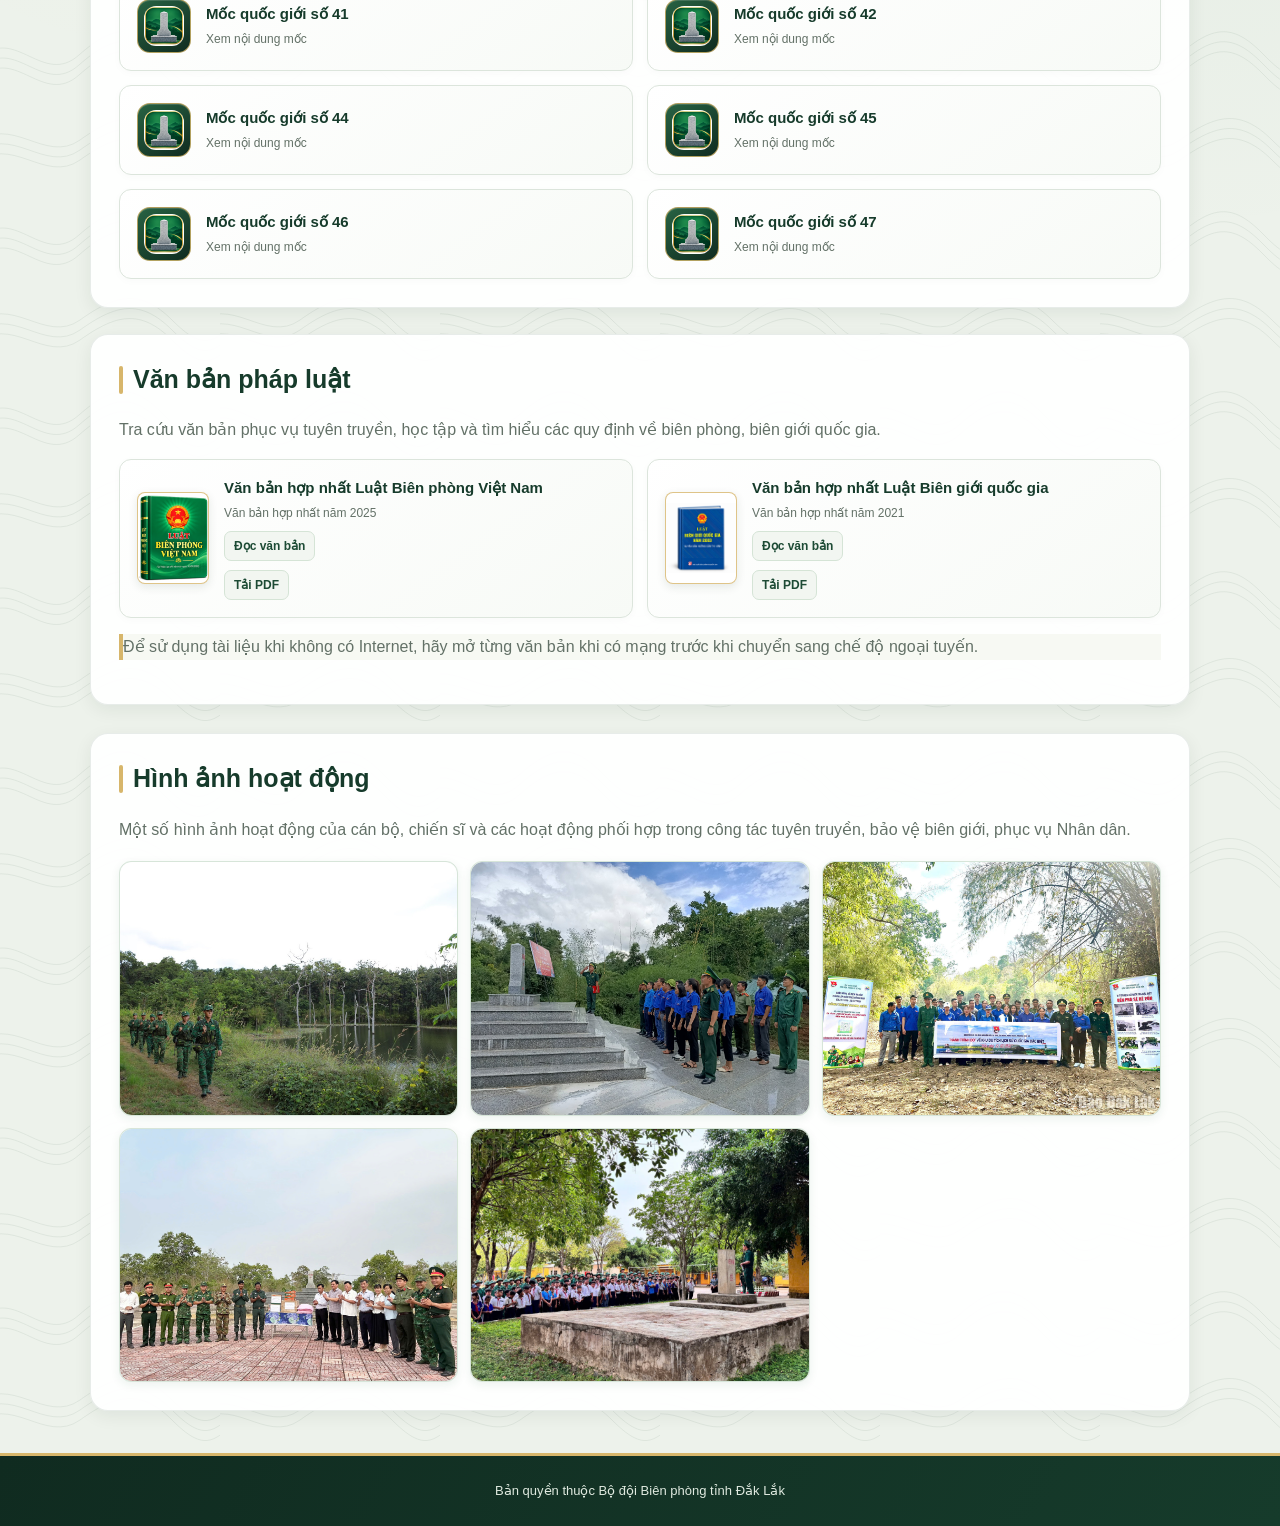
==== commit ba13de62: "Update index.html" ====
--- a/index.html
+++ b/index.html
@@ -1,3 +1,4 @@
+
 <!doctype html>
 <html lang="vi">
 <head>
@@ -114,11 +115,11 @@
       line-height: 1.7;
     }
 
-    /* PHÓNG TO SA BÀN TRANG CHỦ */
+    /* SA BÀN: PHÓNG TO TRÊN MÁY TÍNH */
     .map-frame {
       position: relative;
-      width: 112%;
-      margin-left: -6%;
+      width: 120%;
+      margin-left: -10%;
       overflow: hidden;
       line-height: 0;
       border: 1px solid #d7e5d9;
@@ -330,9 +331,13 @@
     }
 
     @media (max-width: 600px) {
+      /* ĐIỆN THOẠI: PHÓNG TO SA BÀN 8% */
       .map-frame {
         width: 100%;
         margin-left: 0;
+        transform: scale(1.08);
+        transform-origin: center center;
+        margin-bottom: 20px;
       }
 
       .album-grid {
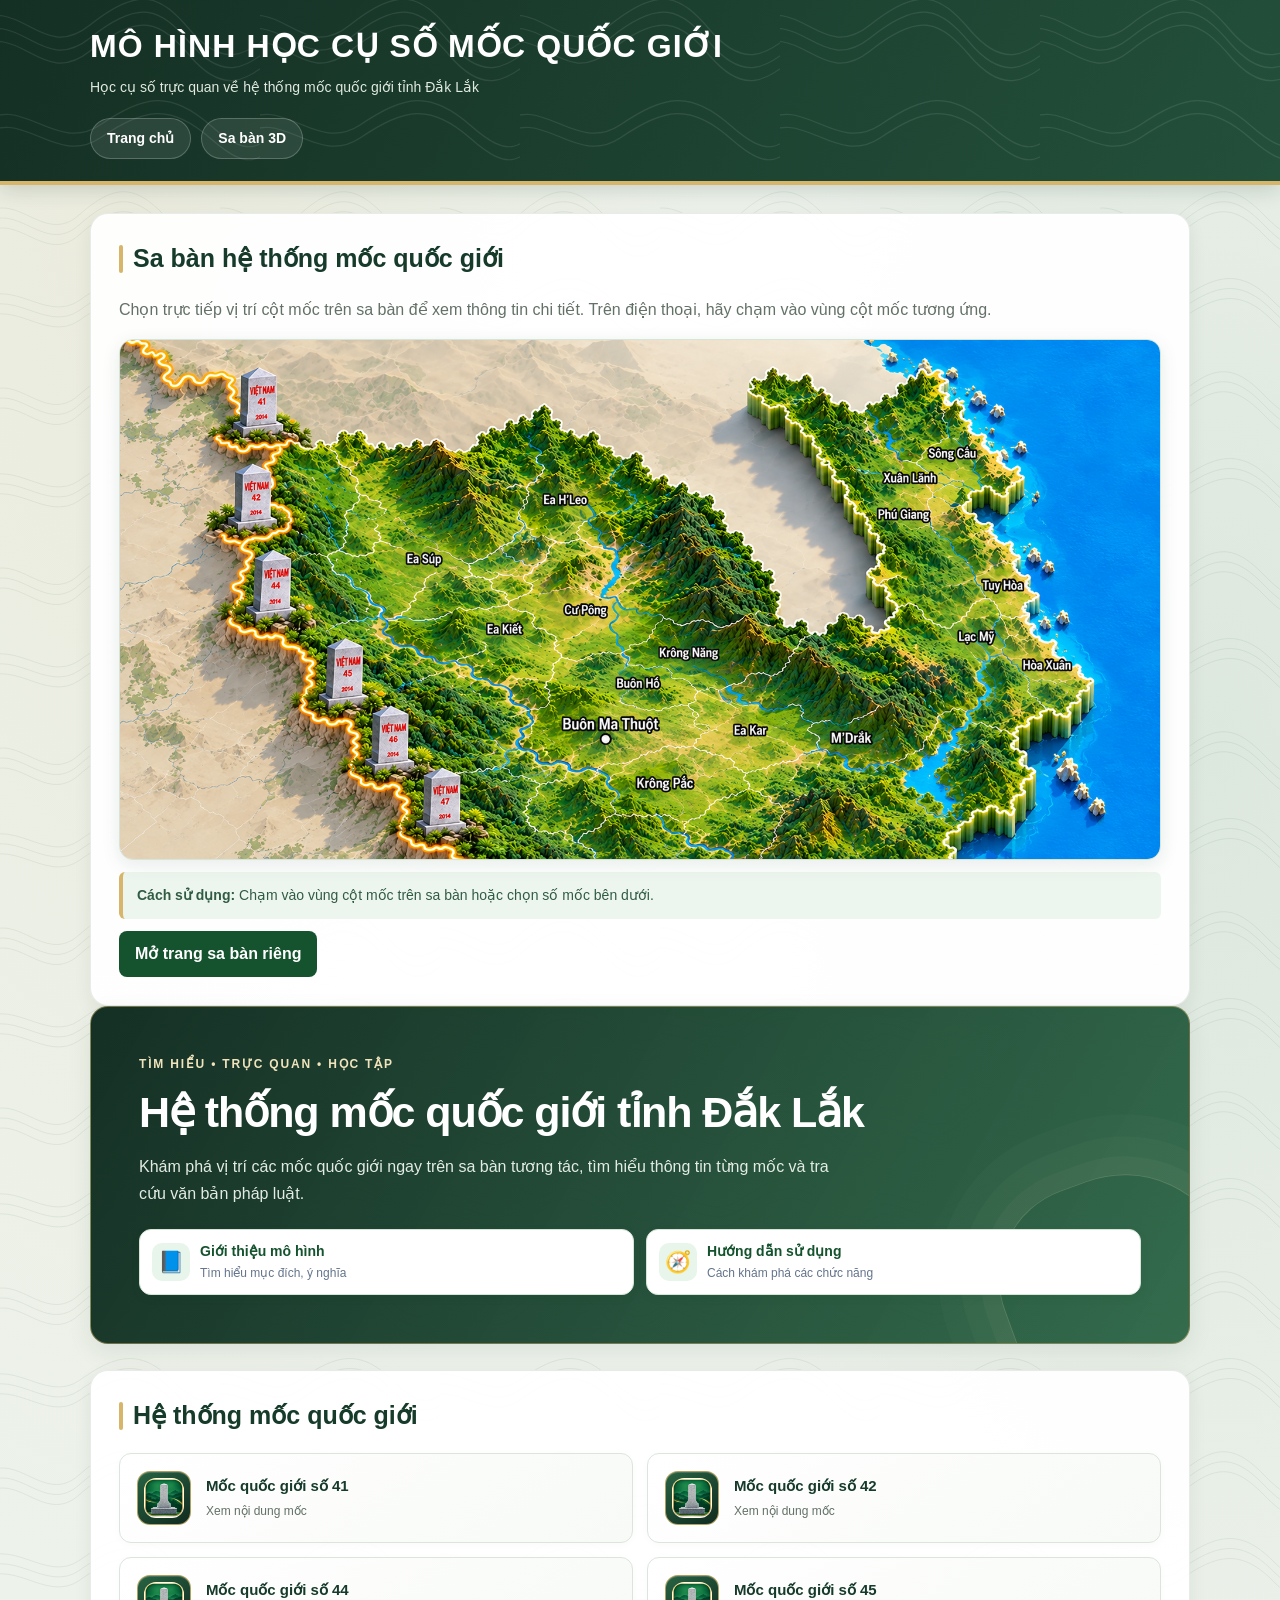
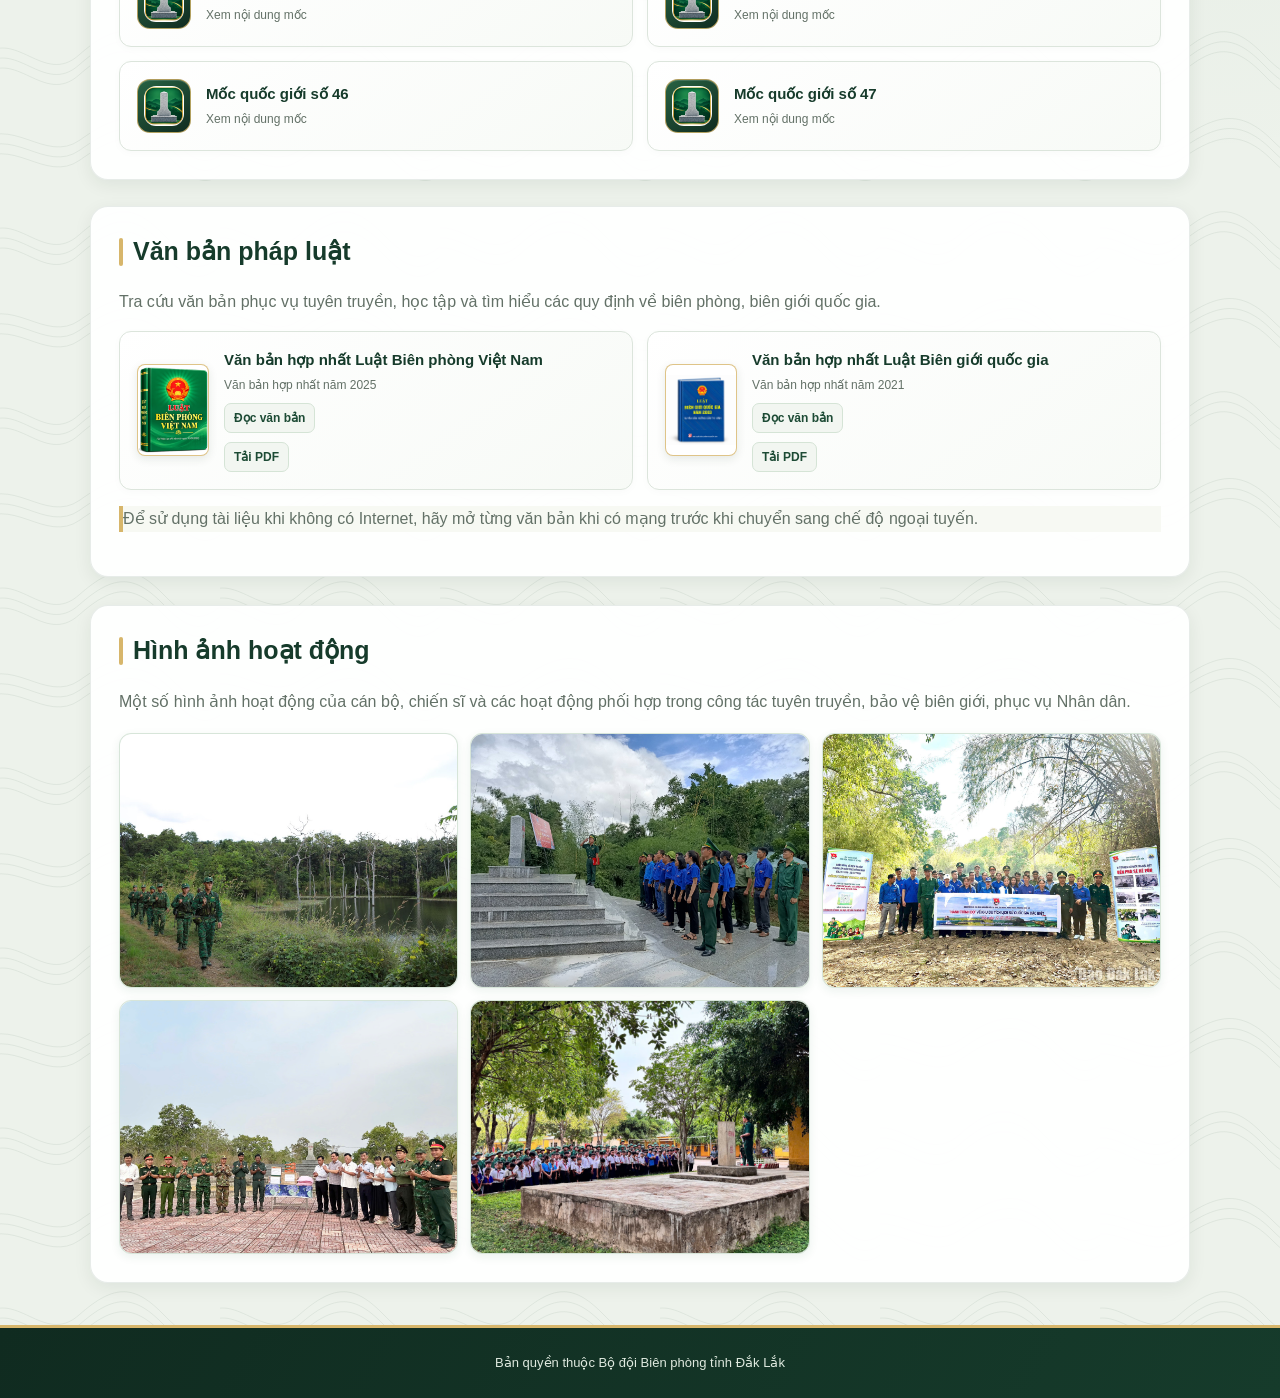
==== commit ce824f4c: "Update index.html" ====
--- a/index.html
+++ b/index.html
@@ -115,11 +115,11 @@
       line-height: 1.7;
     }
 
-    /* SA BÀN: PHÓNG TO TRÊN MÁY TÍNH */
+    /* SA BÀN: NỘI DUNG TRUNG TÂM TRANG CHỦ */
     .map-frame {
       position: relative;
-      width: 120%;
-      margin-left: -10%;
+      width: 100%;
+      margin-left: 0;
       overflow: hidden;
       line-height: 0;
       border: 1px solid #d7e5d9;
@@ -331,13 +331,16 @@
     }
 
     @media (max-width: 600px) {
-      /* ĐIỆN THOẠI: PHÓNG TO SA BÀN 8% */
+      /* ƯU TIÊN HIỂN THỊ SA BÀN TRÊN ĐIỆN THOẠI */
+      .home-map-section {
+        margin-top: 12px;
+      }
+
       .map-frame {
         width: 100%;
         margin-left: 0;
-        transform: scale(1.08);
-        transform-origin: center center;
-        margin-bottom: 20px;
+        transform: none;
+        margin-bottom: 0;
       }
 
       .album-grid {
@@ -378,6 +381,62 @@
   </header>
 
   <main class="container">
+    <section class="section home-map-section">
+      <h2>Sa bàn hệ thống mốc quốc giới</h2>
+      <p>
+        Chọn trực tiếp vị trí cột mốc trên sa bàn để xem thông tin chi tiết.
+        Trên điện thoại, hãy chạm vào vùng cột mốc tương ứng.
+      </p>
+
+      <div class="map-frame">
+        <img
+          src="assets/sa-ban-3d.png"
+          alt="Sa bàn 3D hệ thống mốc quốc giới tỉnh Đắk Lắk"
+          fetchpriority="high">
+
+        <div class="map-hotspots">
+          <a href="pages/moc-41.html"
+             aria-label="Mở thông tin mốc quốc giới số 41"
+             title="Mốc quốc giới số 41"
+             style="left:9%;top:4%;width:10%;height:17%"></a>
+
+          <a href="pages/moc-42.html"
+             aria-label="Mở thông tin mốc quốc giới số 42"
+             title="Mốc quốc giới số 42"
+             style="left:9%;top:23%;width:10%;height:17%"></a>
+
+          <a href="pages/moc-44.html"
+             aria-label="Mở thông tin mốc quốc giới số 44"
+             title="Mốc quốc giới số 44"
+             style="left:10%;top:42%;width:11%;height:17%"></a>
+
+          <a href="pages/moc-45.html"
+             aria-label="Mở thông tin mốc quốc giới số 45"
+             title="Mốc quốc giới số 45"
+             style="left:18%;top:59%;width:10%;height:17%"></a>
+
+          <a href="pages/moc-46.html"
+             aria-label="Mở thông tin mốc quốc giới số 46"
+             title="Mốc quốc giới số 46"
+             style="left:23%;top:72%;width:10%;height:17%"></a>
+
+          <a href="pages/moc-47.html"
+             aria-label="Mở thông tin mốc quốc giới số 47"
+             title="Mốc quốc giới số 47"
+             style="left:28%;top:84%;width:10%;height:15%"></a>
+        </div>
+      </div>
+
+      <div class="map-hint">
+        <strong>Cách sử dụng:</strong>
+        Chạm vào vùng cột mốc trên sa bàn hoặc chọn số mốc bên dưới.
+      </div>
+
+      <a class="map-open-page" href="saban.html">
+        Mở trang sa bàn riêng
+      </a>
+    </section>
+
     <section class="hero">
       <p>TÌM HIỂU • TRỰC QUAN • HỌC TẬP</p>
       <h1>Hệ thống mốc quốc giới tỉnh Đắk Lắk</h1>
@@ -477,62 +536,6 @@
       <button class="guide-close" type="button" data-guide-close>
         Thu gọn
       </button>
-    </section>
-
-    <section class="section home-map-section">
-      <h2>Sa bàn hệ thống mốc quốc giới</h2>
-      <p>
-        Chọn trực tiếp vị trí cột mốc trên sa bàn để xem thông tin chi tiết.
-        Trên điện thoại, hãy chạm vào vùng cột mốc tương ứng.
-      </p>
-
-      <div class="map-frame">
-        <img
-          src="assets/sa-ban-3d.png"
-          alt="Sa bàn 3D hệ thống mốc quốc giới tỉnh Đắk Lắk"
-          fetchpriority="high">
-
-        <div class="map-hotspots">
-          <a href="pages/moc-41.html"
-             aria-label="Mở thông tin mốc quốc giới số 41"
-             title="Mốc quốc giới số 41"
-             style="left:9%;top:4%;width:10%;height:17%"></a>
-
-          <a href="pages/moc-42.html"
-             aria-label="Mở thông tin mốc quốc giới số 42"
-             title="Mốc quốc giới số 42"
-             style="left:9%;top:23%;width:10%;height:17%"></a>
-
-          <a href="pages/moc-44.html"
-             aria-label="Mở thông tin mốc quốc giới số 44"
-             title="Mốc quốc giới số 44"
-             style="left:10%;top:42%;width:11%;height:17%"></a>
-
-          <a href="pages/moc-45.html"
-             aria-label="Mở thông tin mốc quốc giới số 45"
-             title="Mốc quốc giới số 45"
-             style="left:18%;top:59%;width:10%;height:17%"></a>
-
-          <a href="pages/moc-46.html"
-             aria-label="Mở thông tin mốc quốc giới số 46"
-             title="Mốc quốc giới số 46"
-             style="left:23%;top:72%;width:10%;height:17%"></a>
-
-          <a href="pages/moc-47.html"
-             aria-label="Mở thông tin mốc quốc giới số 47"
-             title="Mốc quốc giới số 47"
-             style="left:28%;top:84%;width:10%;height:15%"></a>
-        </div>
-      </div>
-
-      <div class="map-hint">
-        <strong>Cách sử dụng:</strong>
-        Chạm vào vùng cột mốc trên sa bàn hoặc chọn số mốc bên dưới.
-      </div>
-
-      <a class="map-open-page" href="saban.html">
-        Mở trang sa bàn riêng
-      </a>
     </section>
 
     <section class="section">
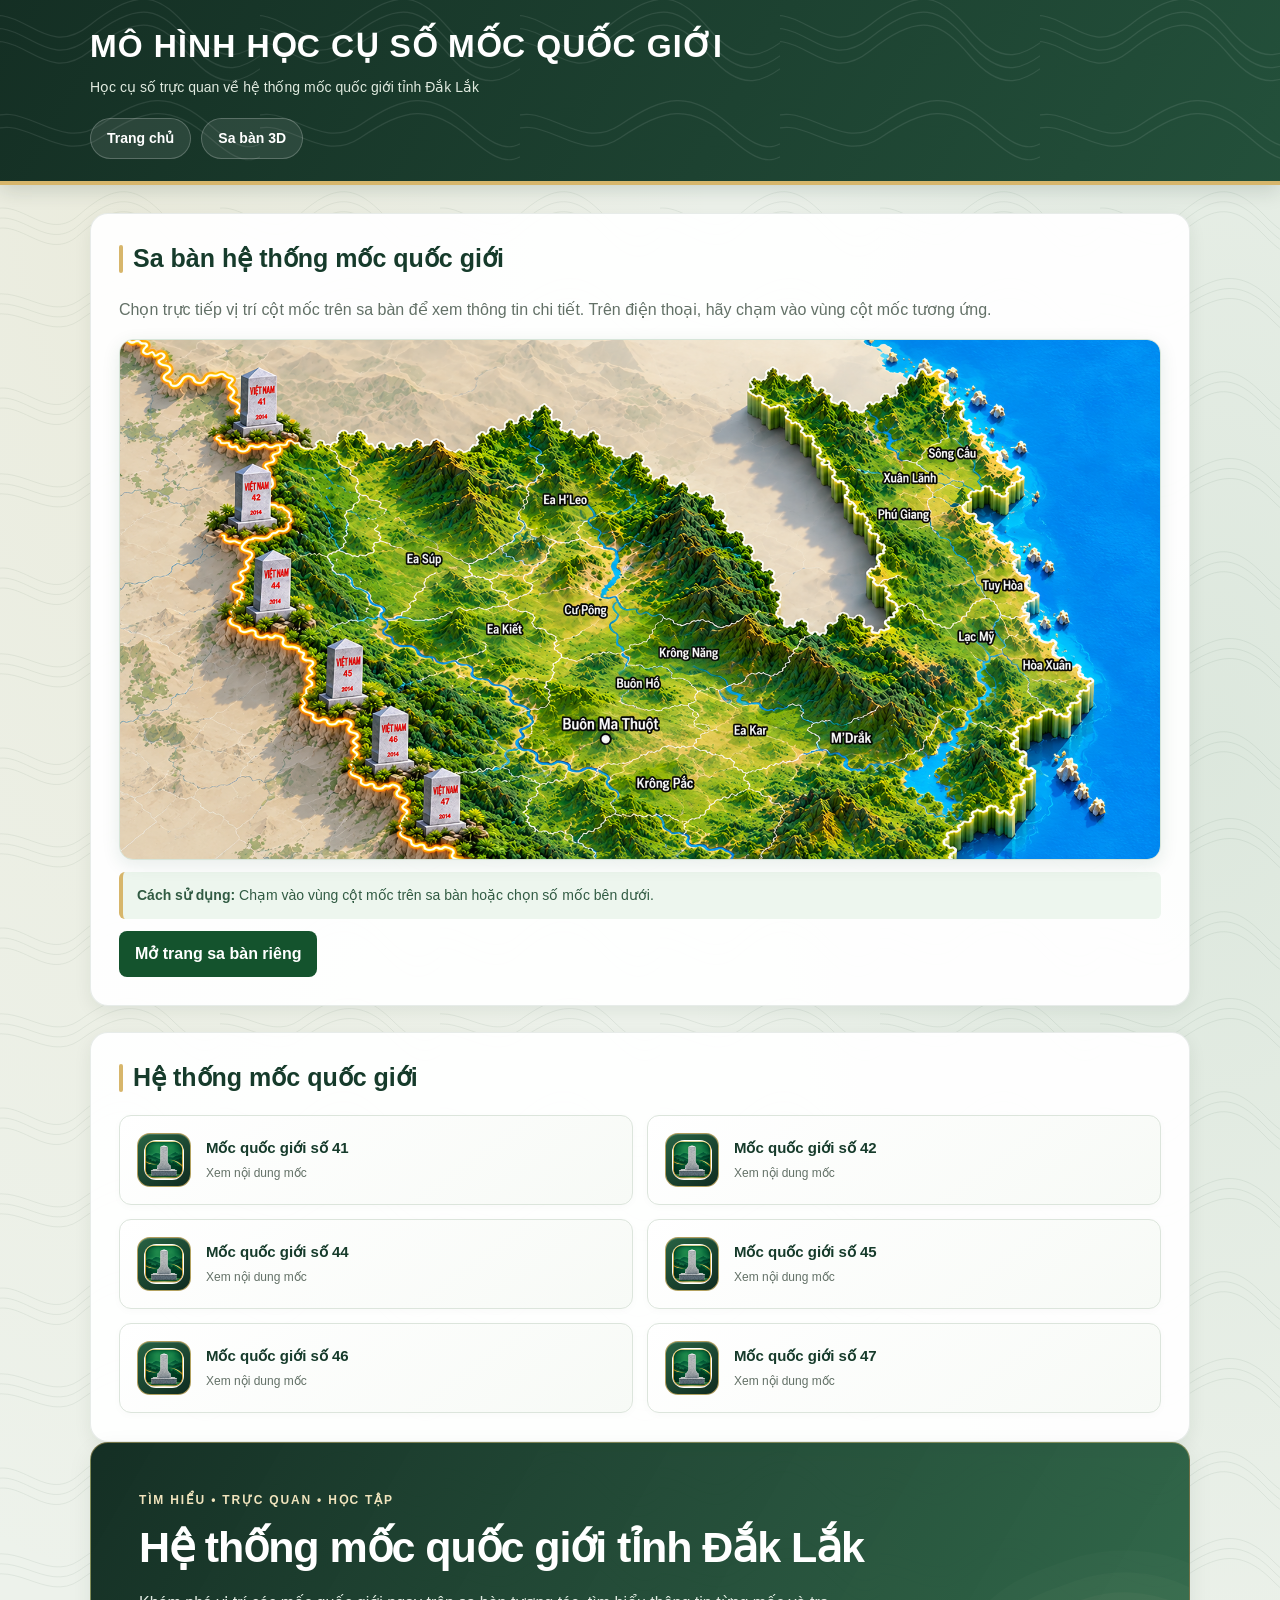
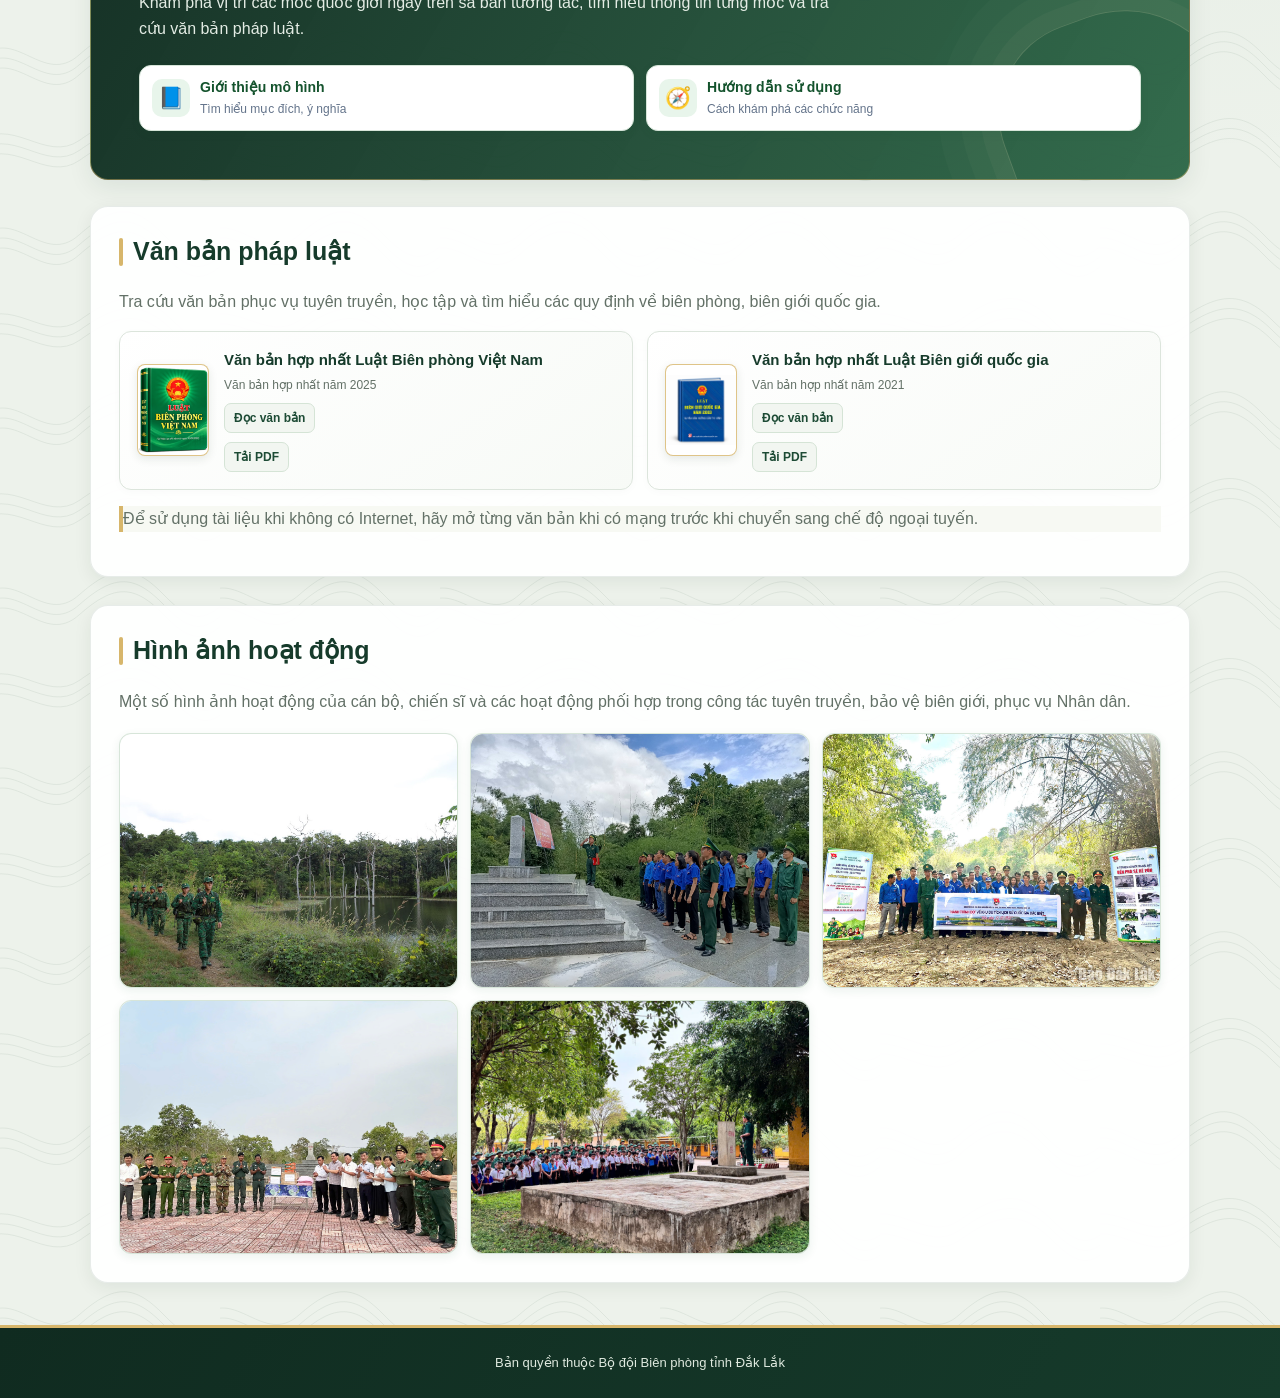
==== commit 77954c73: "Update index.html" ====
--- a/index.html
+++ b/index.html
@@ -331,7 +331,6 @@
     }
 
     @media (max-width: 600px) {
-      /* ƯU TIÊN HIỂN THỊ SA BÀN TRÊN ĐIỆN THOẠI */
       .home-map-section {
         margin-top: 12px;
       }
@@ -363,6 +362,185 @@
       .album-lightbox-close {
         top: -8px;
         right: -4px;
+      }
+    }
+
+    /* TỐI ƯU TRANG CHỦ CHO ĐIỆN THOẠI */
+    @media (max-width: 600px) {
+      .site-header {
+        padding: 16px 14px 14px !important;
+      }
+
+      .brand {
+        font-size: clamp(19px, 5.2vw, 24px) !important;
+        line-height: 1.18 !important;
+        margin-bottom: 6px !important;
+      }
+
+      .subtitle {
+        margin-top: 4px !important;
+        font-size: 13px !important;
+        line-height: 1.4 !important;
+      }
+
+      .nav {
+        margin-top: 10px !important;
+        gap: 8px !important;
+      }
+
+      .nav a {
+        padding: 7px 12px !important;
+        font-size: 13px !important;
+      }
+
+      .container {
+        padding: 10px 12px 20px !important;
+      }
+
+      .home-map-section {
+        margin-top: 4px !important;
+        padding-top: 12px !important;
+      }
+
+      .home-map-section h2 {
+        margin-top: 0 !important;
+        margin-bottom: 8px !important;
+        font-size: 20px !important;
+        line-height: 1.25 !important;
+      }
+
+      .home-map-section > p {
+        margin-top: 0 !important;
+        margin-bottom: 10px !important;
+        font-size: 13px !important;
+        line-height: 1.45 !important;
+      }
+
+      .map-frame {
+        width: 100% !important;
+        margin: 0 !important;
+        border-radius: 10px !important;
+      }
+
+      .map-hint {
+        margin-top: 8px !important;
+        padding: 8px 10px !important;
+        font-size: 12px !important;
+        line-height: 1.4 !important;
+      }
+
+      .map-open-page {
+        margin-top: 8px !important;
+        padding: 8px 12px !important;
+        font-size: 13px !important;
+      }
+    }
+
+    /* BỐ CỤC ƯU TIÊN SA BÀN TRÊN ĐIỆN THOẠI */
+    @media (max-width: 600px) {
+      .site-header {
+        padding: 12px 14px 12px !important;
+      }
+
+      .brand {
+        margin: 0 0 5px !important;
+        font-size: clamp(18px, 4.8vw, 22px) !important;
+        line-height: 1.12 !important;
+        letter-spacing: 0.01em !important;
+      }
+
+      .subtitle {
+        margin: 4px 0 0 !important;
+        font-size: 12px !important;
+        line-height: 1.3 !important;
+      }
+
+      .nav {
+        display: flex !important;
+        flex-wrap: wrap !important;
+        gap: 7px !important;
+        margin-top: 9px !important;
+      }
+
+      .nav a {
+        padding: 6px 11px !important;
+        font-size: 12px !important;
+        line-height: 1.25 !important;
+      }
+
+      .container {
+        box-sizing: border-box !important;
+        width: 100% !important;
+        max-width: none !important;
+        margin: 0 auto !important;
+        padding: 8px 10px 20px !important;
+      }
+
+      .home-map-section {
+        box-sizing: border-box !important;
+        width: 100% !important;
+        margin: 0 0 12px !important;
+        padding: 13px 11px 14px !important;
+        border-radius: 18px !important;
+      }
+
+      .home-map-section h2 {
+        margin: 0 0 7px !important;
+        font-size: 19px !important;
+        line-height: 1.25 !important;
+      }
+
+      .home-map-section > p {
+        margin: 0 0 9px !important;
+        font-size: 12px !important;
+        line-height: 1.4 !important;
+      }
+
+      .map-frame {
+        display: block !important;
+        width: 100% !important;
+        max-width: none !important;
+        margin: 0 !important;
+        border-radius: 10px !important;
+      }
+
+      .map-frame > img {
+        display: block !important;
+        width: 100% !important;
+        height: auto !important;
+      }
+
+      .map-hint {
+        margin-top: 7px !important;
+        padding: 7px 9px !important;
+        font-size: 11px !important;
+        line-height: 1.4 !important;
+      }
+
+      .map-open-page {
+        margin-top: 8px !important;
+        padding: 8px 12px !important;
+        font-size: 12px !important;
+      }
+
+      /* Phần giới thiệu nằm dưới sa bàn và danh sách sáu mốc */
+      .hero {
+        margin-top: 16px !important;
+        padding: 18px !important;
+      }
+
+      .hero h1 {
+        font-size: clamp(23px, 6vw, 29px) !important;
+        line-height: 1.2 !important;
+      }
+
+      .hero > p {
+        font-size: 14px !important;
+        line-height: 1.5 !important;
+      }
+
+      .quick-guide {
+        margin-top: 12px !important;
       }
     }
   </style>
@@ -437,6 +615,72 @@
       </a>
     </section>
 
+    <section class="section">
+      <h2>Hệ thống mốc quốc giới</h2>
+
+      <div class="marker-grid">
+        <a class="marker-card" href="pages/moc-41.html">
+          <span class="marker-number marker-icon">
+            <img src="assets/icon-cot-moc.png.png" alt="Biểu tượng cột mốc quốc giới">
+          </span>
+          <span>
+            <strong>Mốc quốc giới số 41</strong>
+            <small>Xem nội dung mốc</small>
+          </span>
+        </a>
+
+        <a class="marker-card" href="pages/moc-42.html">
+          <span class="marker-number marker-icon">
+            <img src="assets/icon-cot-moc.png.png" alt="Biểu tượng cột mốc quốc giới">
+          </span>
+          <span>
+            <strong>Mốc quốc giới số 42</strong>
+            <small>Xem nội dung mốc</small>
+          </span>
+        </a>
+
+        <a class="marker-card" href="pages/moc-44.html">
+          <span class="marker-number marker-icon">
+            <img src="assets/icon-cot-moc.png.png" alt="Biểu tượng cột mốc quốc giới">
+          </span>
+          <span>
+            <strong>Mốc quốc giới số 44</strong>
+            <small>Xem nội dung mốc</small>
+          </span>
+        </a>
+
+        <a class="marker-card" href="pages/moc-45.html">
+          <span class="marker-number marker-icon">
+            <img src="assets/icon-cot-moc.png.png" alt="Biểu tượng cột mốc quốc giới">
+          </span>
+          <span>
+            <strong>Mốc quốc giới số 45</strong>
+            <small>Xem nội dung mốc</small>
+          </span>
+        </a>
+
+        <a class="marker-card" href="pages/moc-46.html">
+          <span class="marker-number marker-icon">
+            <img src="assets/icon-cot-moc.png.png" alt="Biểu tượng cột mốc quốc giới">
+          </span>
+          <span>
+            <strong>Mốc quốc giới số 46</strong>
+            <small>Xem nội dung mốc</small>
+          </span>
+        </a>
+
+        <a class="marker-card" href="pages/moc-47.html">
+          <span class="marker-number marker-icon">
+            <img src="assets/icon-cot-moc.png.png" alt="Biểu tượng cột mốc quốc giới">
+          </span>
+          <span>
+            <strong>Mốc quốc giới số 47</strong>
+            <small>Xem nội dung mốc</small>
+          </span>
+        </a>
+      </div>
+    </section>
+
     <section class="hero">
       <p>TÌM HIỂU • TRỰC QUAN • HỌC TẬP</p>
       <h1>Hệ thống mốc quốc giới tỉnh Đắk Lắk</h1>
@@ -536,72 +780,6 @@
       <button class="guide-close" type="button" data-guide-close>
         Thu gọn
       </button>
-    </section>
-
-    <section class="section">
-      <h2>Hệ thống mốc quốc giới</h2>
-
-      <div class="marker-grid">
-        <a class="marker-card" href="pages/moc-41.html">
-          <span class="marker-number marker-icon">
-            <img src="assets/icon-cot-moc.png.png" alt="Biểu tượng cột mốc quốc giới">
-          </span>
-          <span>
-            <strong>Mốc quốc giới số 41</strong>
-            <small>Xem nội dung mốc</small>
-          </span>
-        </a>
-
-        <a class="marker-card" href="pages/moc-42.html">
-          <span class="marker-number marker-icon">
-            <img src="assets/icon-cot-moc.png.png" alt="Biểu tượng cột mốc quốc giới">
-          </span>
-          <span>
-            <strong>Mốc quốc giới số 42</strong>
-            <small>Xem nội dung mốc</small>
-          </span>
-        </a>
-
-        <a class="marker-card" href="pages/moc-44.html">
-          <span class="marker-number marker-icon">
-            <img src="assets/icon-cot-moc.png.png" alt="Biểu tượng cột mốc quốc giới">
-          </span>
-          <span>
-            <strong>Mốc quốc giới số 44</strong>
-            <small>Xem nội dung mốc</small>
-          </span>
-        </a>
-
-        <a class="marker-card" href="pages/moc-45.html">
-          <span class="marker-number marker-icon">
-            <img src="assets/icon-cot-moc.png.png" alt="Biểu tượng cột mốc quốc giới">
-          </span>
-          <span>
-            <strong>Mốc quốc giới số 45</strong>
-            <small>Xem nội dung mốc</small>
-          </span>
-        </a>
-
-        <a class="marker-card" href="pages/moc-46.html">
-          <span class="marker-number marker-icon">
-            <img src="assets/icon-cot-moc.png.png" alt="Biểu tượng cột mốc quốc giới">
-          </span>
-          <span>
-            <strong>Mốc quốc giới số 46</strong>
-            <small>Xem nội dung mốc</small>
-          </span>
-        </a>
-
-        <a class="marker-card" href="pages/moc-47.html">
-          <span class="marker-number marker-icon">
-            <img src="assets/icon-cot-moc.png.png" alt="Biểu tượng cột mốc quốc giới">
-          </span>
-          <span>
-            <strong>Mốc quốc giới số 47</strong>
-            <small>Xem nội dung mốc</small>
-          </span>
-        </a>
-      </div>
     </section>
 
     <section class="section">
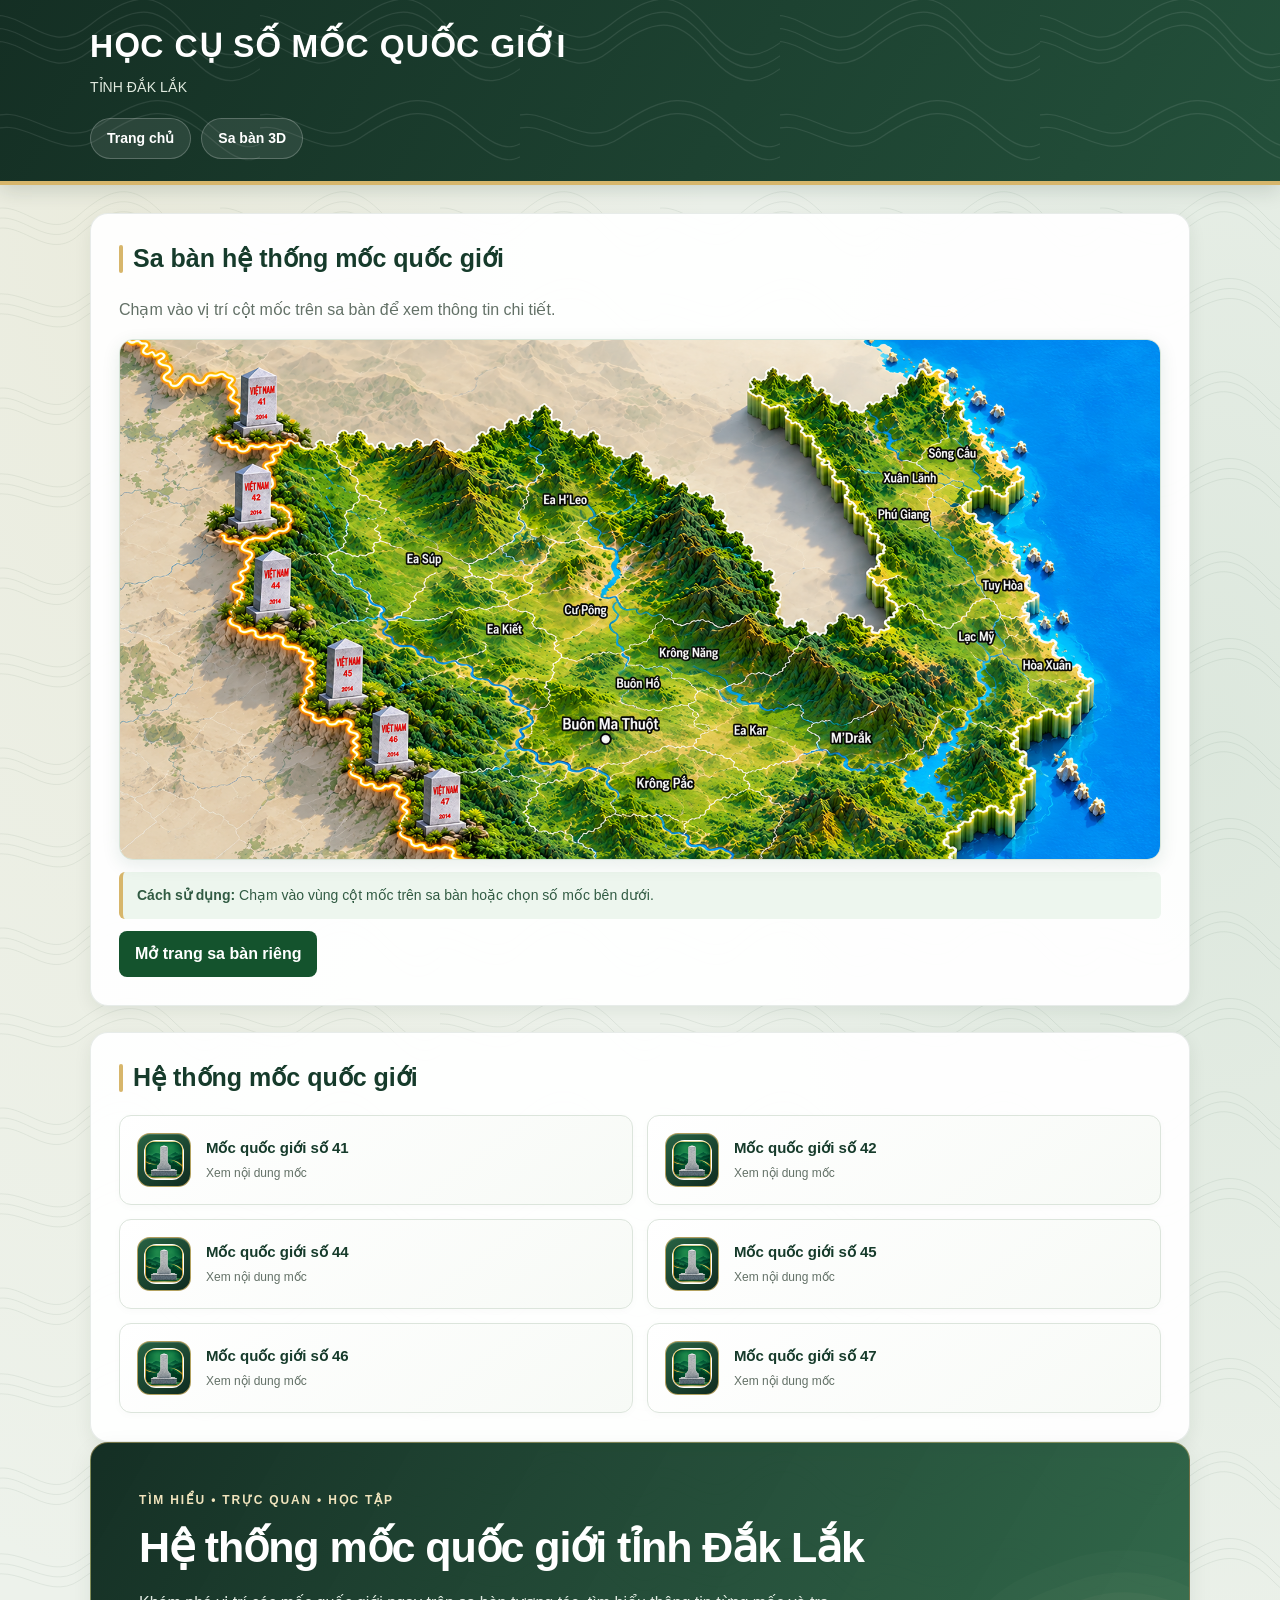
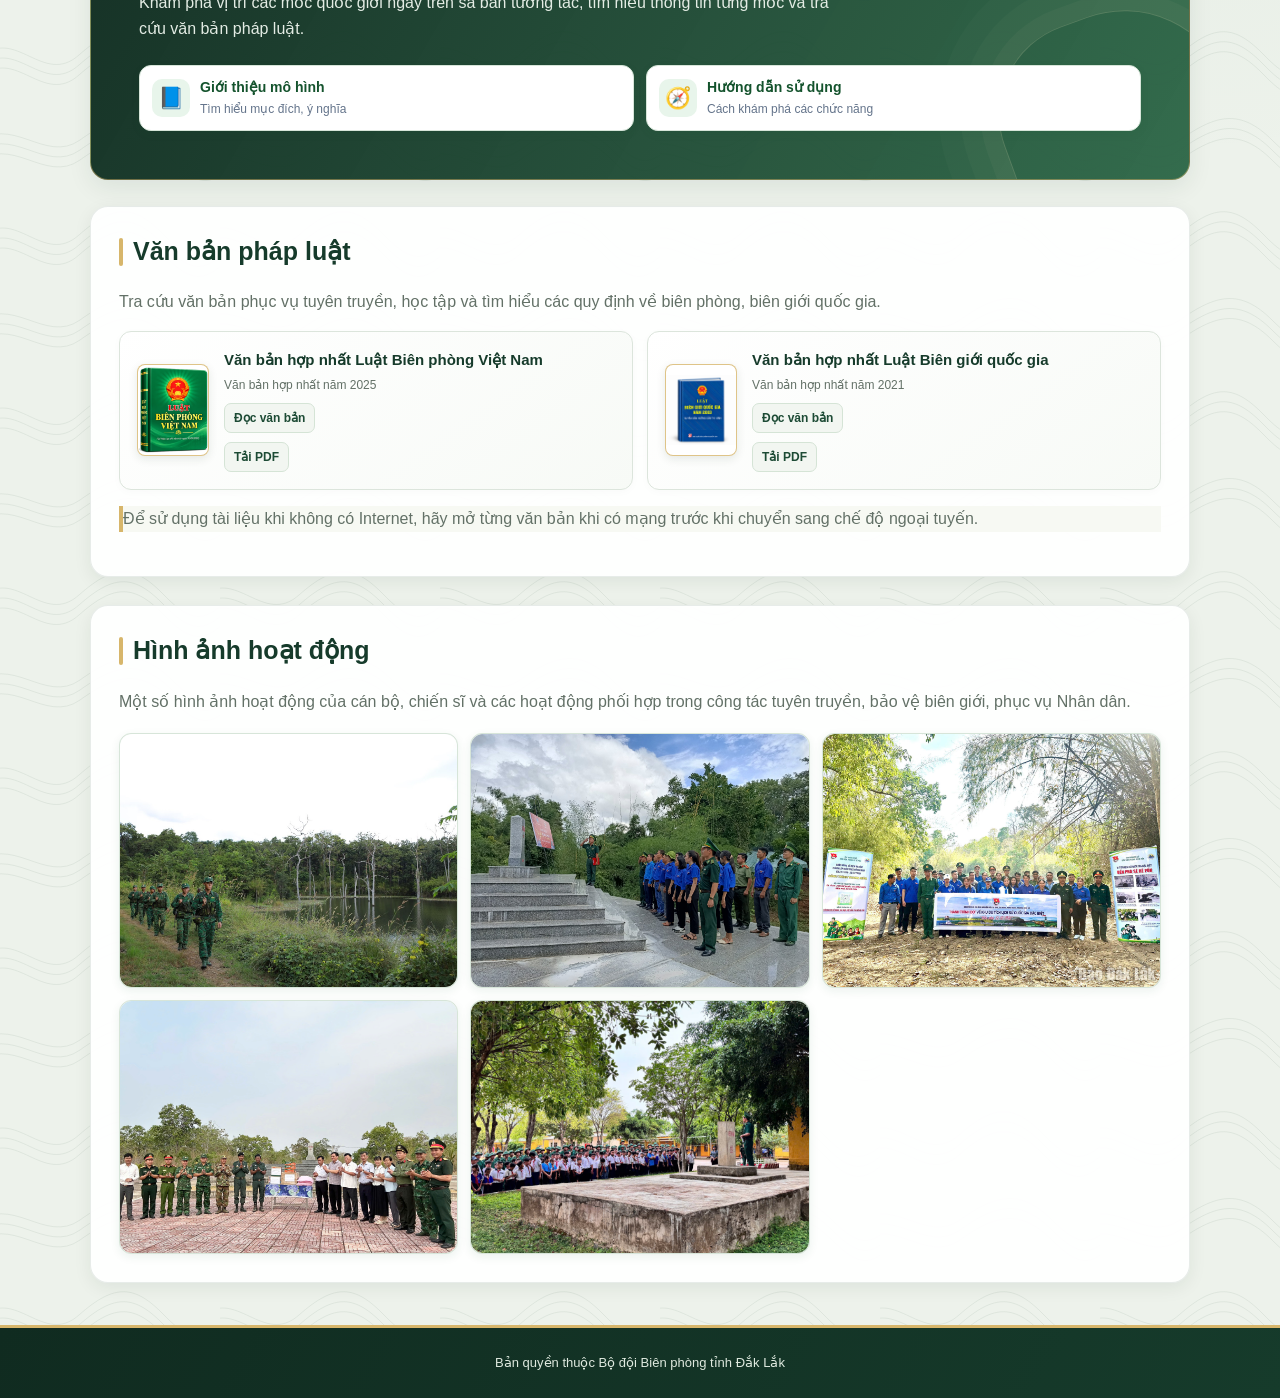
==== commit 51e5413d: "Update index.html" ====
--- a/index.html
+++ b/index.html
@@ -365,143 +365,69 @@
       }
     }
 
-    /* TỐI ƯU TRANG CHỦ CHO ĐIỆN THOẠI */
+    /* BỐ CỤC MỚI: SA BÀN LÀ TRỌNG TÂM TRANG CHỦ */
     @media (max-width: 600px) {
       .site-header {
-        padding: 16px 14px 14px !important;
+        padding: 9px 12px 10px !important;
+        min-height: 0 !important;
       }
 
       .brand {
-        font-size: clamp(19px, 5.2vw, 24px) !important;
-        line-height: 1.18 !important;
-        margin-bottom: 6px !important;
+        margin: 0 !important;
+        font-size: 17px !important;
+        line-height: 1.2 !important;
+        letter-spacing: .02em !important;
       }
 
       .subtitle {
-        margin-top: 4px !important;
-        font-size: 13px !important;
-        line-height: 1.4 !important;
+        margin: 2px 0 0 !important;
+        font-size: 10px !important;
+        line-height: 1.2 !important;
       }
 
       .nav {
-        margin-top: 10px !important;
-        gap: 8px !important;
+        margin-top: 7px !important;
+        gap: 7px !important;
       }
 
       .nav a {
-        padding: 7px 12px !important;
-        font-size: 13px !important;
+        padding: 5px 10px !important;
+        font-size: 12px !important;
       }
 
       .container {
-        padding: 10px 12px 20px !important;
-      }
-
-      .home-map-section {
-        margin-top: 4px !important;
-        padding-top: 12px !important;
-      }
-
-      .home-map-section h2 {
-        margin-top: 0 !important;
-        margin-bottom: 8px !important;
-        font-size: 20px !important;
-        line-height: 1.25 !important;
-      }
-
-      .home-map-section > p {
-        margin-top: 0 !important;
-        margin-bottom: 10px !important;
-        font-size: 13px !important;
-        line-height: 1.45 !important;
-      }
-
-      .map-frame {
-        width: 100% !important;
-        margin: 0 !important;
-        border-radius: 10px !important;
-      }
-
-      .map-hint {
-        margin-top: 8px !important;
-        padding: 8px 10px !important;
-        font-size: 12px !important;
-        line-height: 1.4 !important;
-      }
-
-      .map-open-page {
-        margin-top: 8px !important;
-        padding: 8px 12px !important;
-        font-size: 13px !important;
-      }
-    }
-
-    /* BỐ CỤC ƯU TIÊN SA BÀN TRÊN ĐIỆN THOẠI */
-    @media (max-width: 600px) {
-      .site-header {
-        padding: 12px 14px 12px !important;
-      }
-
-      .brand {
-        margin: 0 0 5px !important;
-        font-size: clamp(18px, 4.8vw, 22px) !important;
-        line-height: 1.12 !important;
-        letter-spacing: 0.01em !important;
-      }
-
-      .subtitle {
-        margin: 4px 0 0 !important;
-        font-size: 12px !important;
-        line-height: 1.3 !important;
-      }
-
-      .nav {
-        display: flex !important;
-        flex-wrap: wrap !important;
-        gap: 7px !important;
-        margin-top: 9px !important;
-      }
-
-      .nav a {
-        padding: 6px 11px !important;
-        font-size: 12px !important;
-        line-height: 1.25 !important;
-      }
-
-      .container {
-        box-sizing: border-box !important;
         width: 100% !important;
         max-width: none !important;
-        margin: 0 auto !important;
-        padding: 8px 10px 20px !important;
+        box-sizing: border-box !important;
+        padding: 7px 9px 20px !important;
       }
 
       .home-map-section {
+        width: 100% !important;
         box-sizing: border-box !important;
-        width: 100% !important;
         margin: 0 0 12px !important;
-        padding: 13px 11px 14px !important;
-        border-radius: 18px !important;
+        padding: 12px 10px !important;
+        border-radius: 15px !important;
       }
 
       .home-map-section h2 {
-        margin: 0 0 7px !important;
-        font-size: 19px !important;
+        margin: 0 0 6px !important;
+        font-size: 18px !important;
         line-height: 1.25 !important;
       }
 
       .home-map-section > p {
-        margin: 0 0 9px !important;
+        margin: 0 0 8px !important;
         font-size: 12px !important;
-        line-height: 1.4 !important;
+        line-height: 1.35 !important;
       }
 
       .map-frame {
-        display: block !important;
         width: 100% !important;
         max-width: none !important;
         margin: 0 !important;
-        border-radius: 10px !important;
+        transform: none !important;
+        border-radius: 9px !important;
       }
 
       .map-frame > img {
@@ -514,33 +440,37 @@
         margin-top: 7px !important;
         padding: 7px 9px !important;
         font-size: 11px !important;
-        line-height: 1.4 !important;
+        line-height: 1.35 !important;
       }
 
       .map-open-page {
-        margin-top: 8px !important;
-        padding: 8px 12px !important;
+        margin-top: 7px !important;
+        padding: 7px 11px !important;
         font-size: 12px !important;
       }
 
-      /* Phần giới thiệu nằm dưới sa bàn và danh sách sáu mốc */
       .hero {
-        margin-top: 16px !important;
-        padding: 18px !important;
+        margin: 12px 0 !important;
+        padding: 16px !important;
+      }
+
+      .hero > p:first-child {
+        margin-top: 0 !important;
+        font-size: 11px !important;
       }
 
       .hero h1 {
-        font-size: clamp(23px, 6vw, 29px) !important;
+        font-size: 23px !important;
         line-height: 1.2 !important;
       }
 
       .hero > p {
-        font-size: 14px !important;
-        line-height: 1.5 !important;
+        font-size: 13px !important;
+        line-height: 1.45 !important;
       }
 
       .quick-guide {
-        margin-top: 12px !important;
+        margin-top: 10px !important;
       }
     }
   </style>
@@ -548,10 +478,8 @@
 
 <body>
   <header class="site-header">
-    <div class="brand">MÔ HÌNH HỌC CỤ SỐ MỐC QUỐC GIỚI</div>
-    <div class="subtitle">
-      Học cụ số trực quan về hệ thống mốc quốc giới tỉnh Đắk Lắk
-    </div>
+    <div class="brand">HỌC CỤ SỐ MỐC QUỐC GIỚI</div>
+    <div class="subtitle">TỈNH ĐẮK LẮK</div>
     <nav class="nav">
       <a href="index.html">Trang chủ</a>
       <a href="saban.html">Sa bàn 3D</a>
@@ -561,10 +489,7 @@
   <main class="container">
     <section class="section home-map-section">
       <h2>Sa bàn hệ thống mốc quốc giới</h2>
-      <p>
-        Chọn trực tiếp vị trí cột mốc trên sa bàn để xem thông tin chi tiết.
-        Trên điện thoại, hãy chạm vào vùng cột mốc tương ứng.
-      </p>
+      <p>Chạm vào vị trí cột mốc trên sa bàn để xem thông tin chi tiết.</p>
 
       <div class="map-frame">
         <img
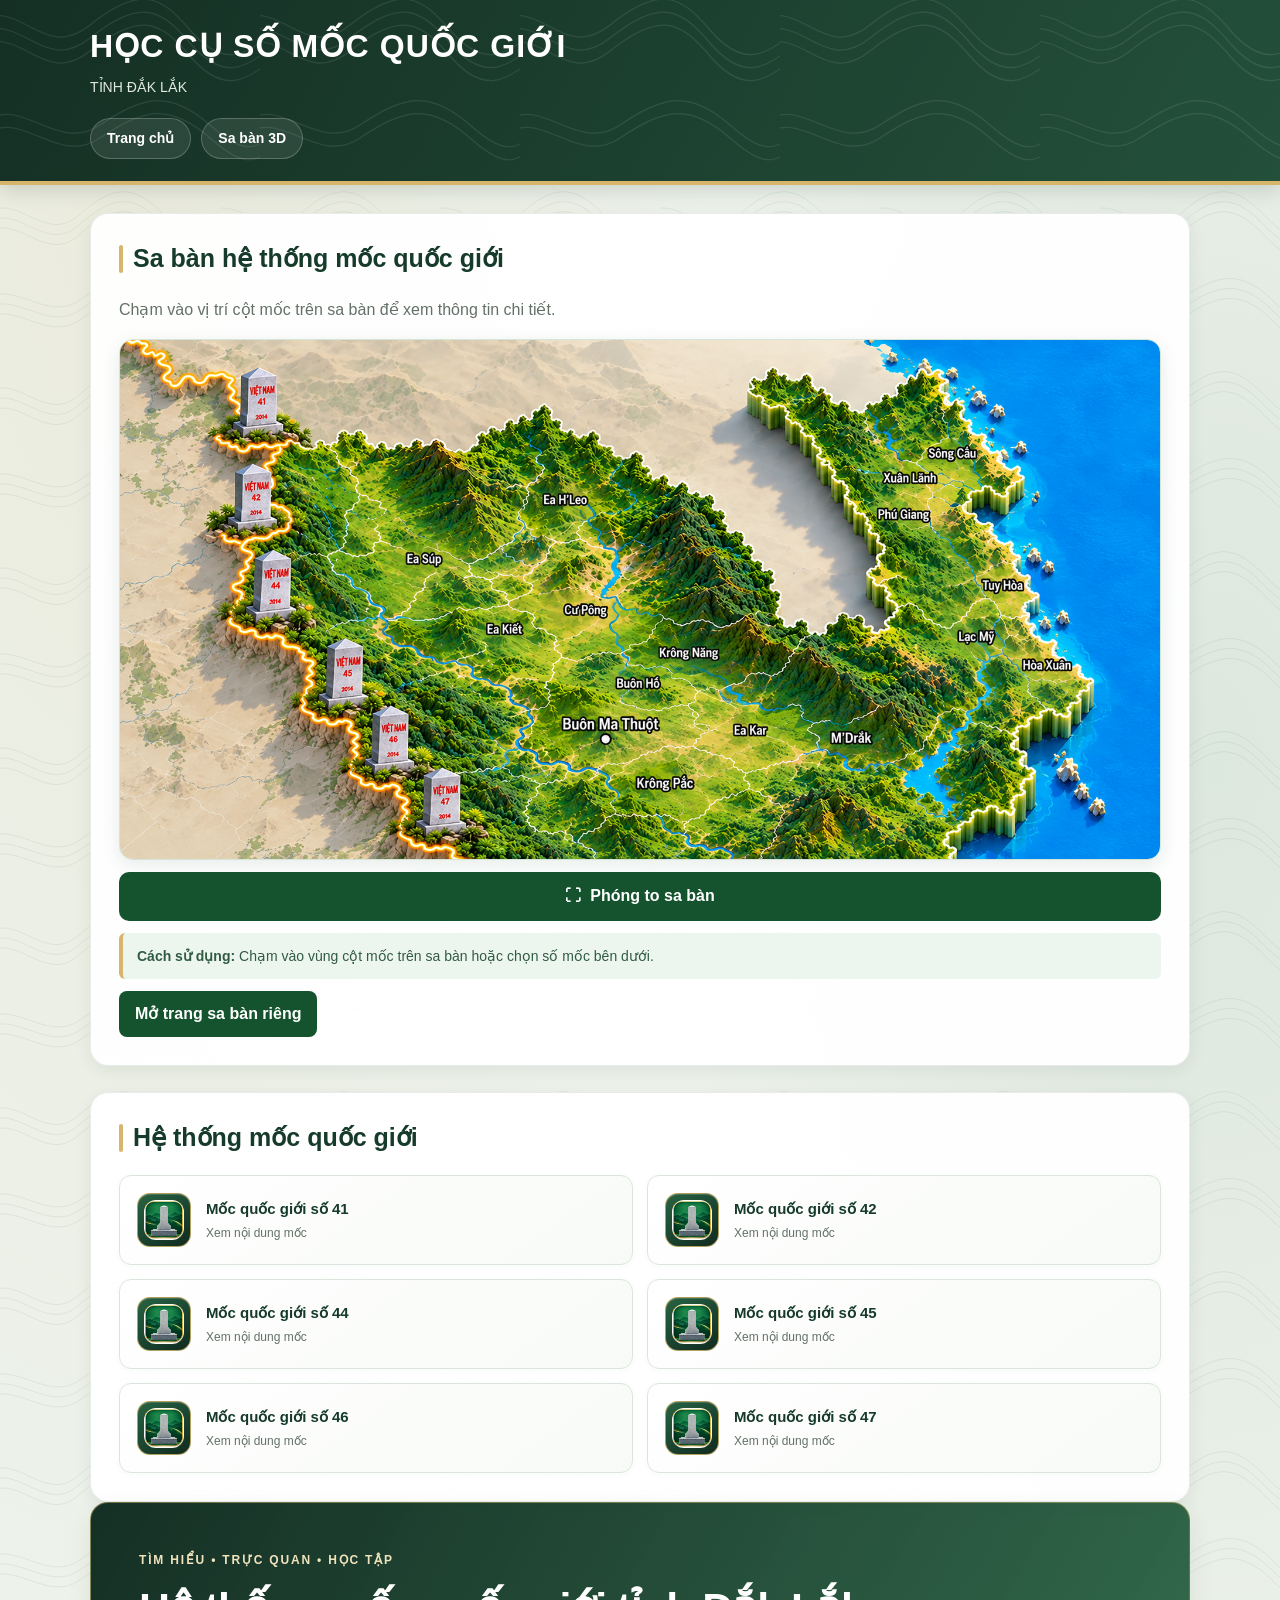
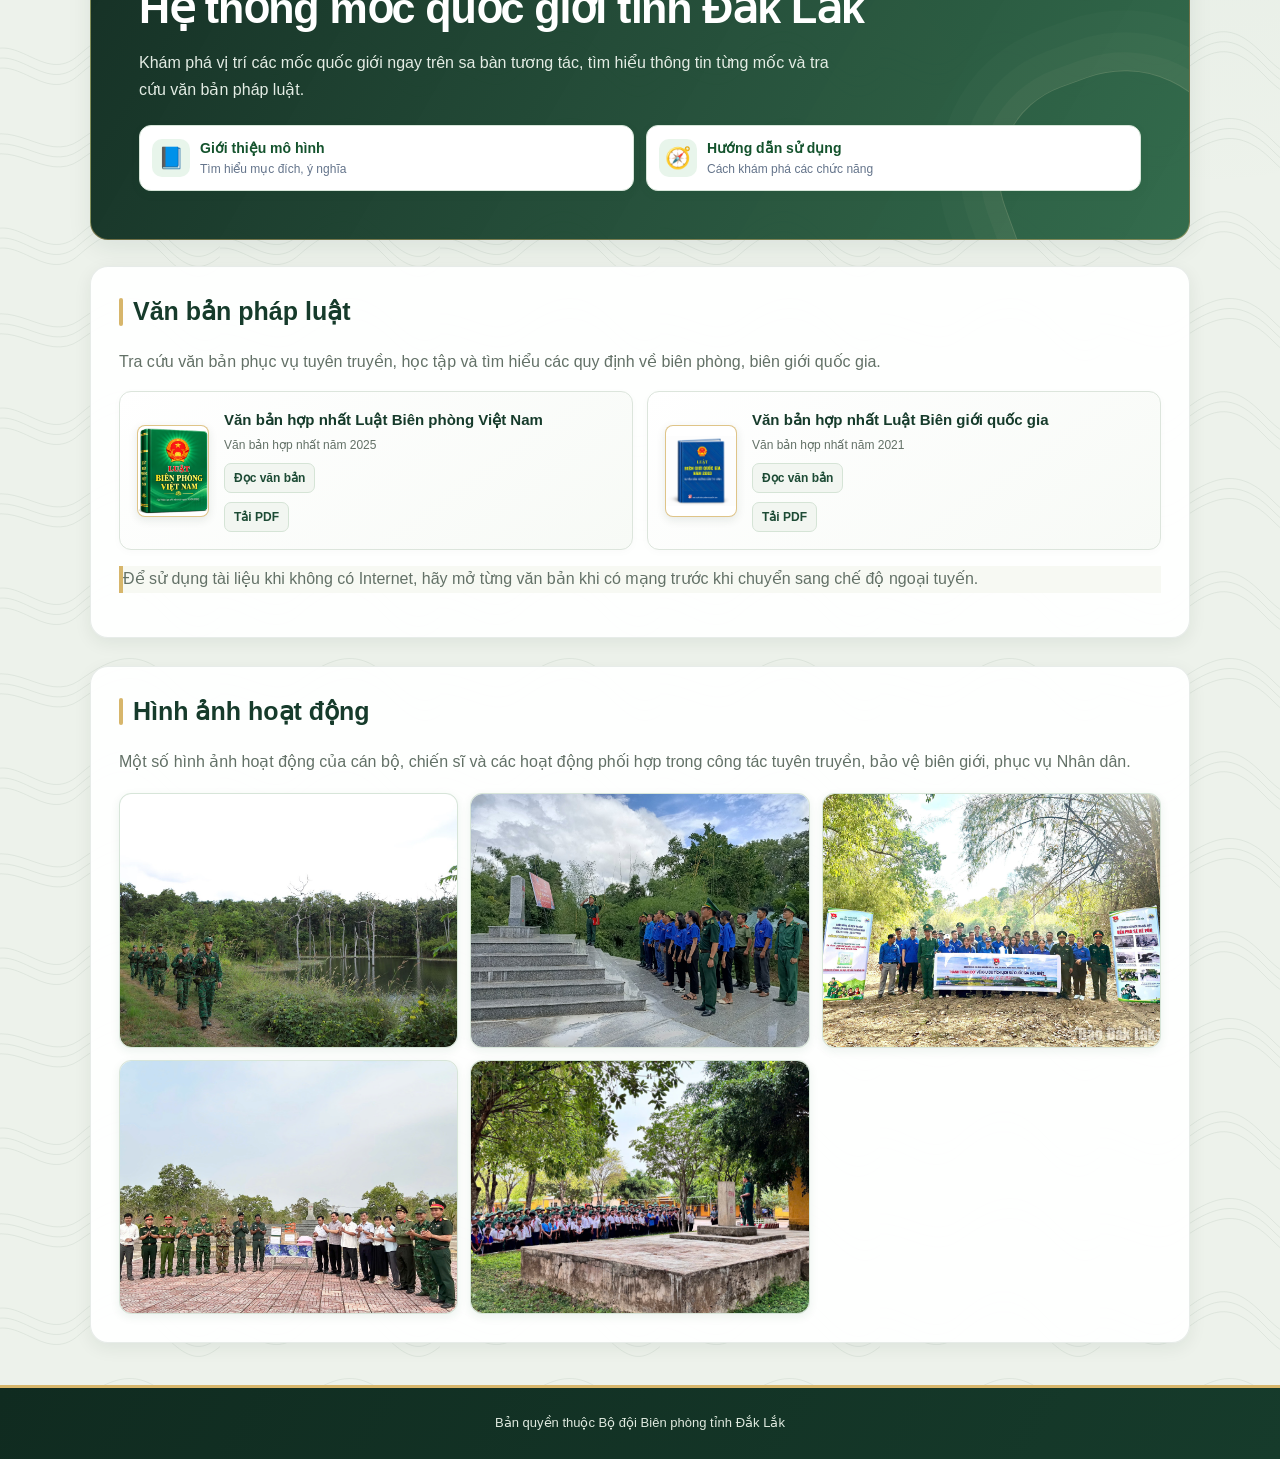
==== commit c9fb632a: "Update index.html" ====
--- a/index.html
+++ b/index.html
@@ -473,6 +473,138 @@
         margin-top: 10px !important;
       }
     }
+
+    /* PHÓNG TO SA BÀN NGAY TRÊN TRANG CHỦ */
+    .home-map-zoom-button {
+      display: inline-flex;
+      align-items: center;
+      justify-content: center;
+      gap: 9px;
+      width: 100%;
+      min-height: 46px;
+      margin-top: 12px;
+      padding: 11px 16px;
+      color: #fff;
+      background: #14532d;
+      border: 0;
+      border-radius: 10px;
+      font: inherit;
+      font-weight: 700;
+      cursor: pointer;
+    }
+
+    .home-map-zoom-button:hover {
+      background: #166534;
+    }
+
+    .home-map-zoom-button:focus-visible {
+      outline: 3px solid #eab308;
+      outline-offset: 3px;
+    }
+
+    .home-map-lightbox {
+      position: fixed;
+      inset: 0;
+      z-index: 10000;
+      display: none;
+      align-items: center;
+      justify-content: center;
+      padding: 18px;
+      background: rgba(5, 18, 11, .96);
+    }
+
+    .home-map-lightbox.active {
+      display: flex;
+    }
+
+    .home-map-lightbox-content {
+      position: relative;
+      width: 100%;
+      max-width: 1500px;
+    }
+
+    .home-map-lightbox .map-frame {
+      width: 100%;
+      max-height: 88vh;
+      overflow: hidden;
+      background: #111;
+      border: 1px solid rgba(255,255,255,.25);
+      border-radius: 10px;
+    }
+
+    .home-map-lightbox .map-frame > img {
+      display: block;
+      width: 100%;
+      height: auto;
+      max-height: 88vh;
+      object-fit: contain;
+    }
+
+    .home-map-lightbox-close {
+      position: absolute;
+      top: -15px;
+      right: -10px;
+      z-index: 10002;
+      display: flex;
+      align-items: center;
+      justify-content: center;
+      width: 44px;
+      height: 44px;
+      color: #fff;
+      background: #14532d;
+      border: 2px solid #fff;
+      border-radius: 50%;
+      font-size: 27px;
+      cursor: pointer;
+    }
+
+    .home-map-lightbox-caption {
+      margin: 12px 0 0;
+      color: #fff;
+      text-align: center;
+      font-size: 13px;
+      line-height: 1.5;
+    }
+
+    body.home-map-lightbox-open {
+      overflow: hidden;
+    }
+
+    @media (max-width: 600px) {
+      .home-map-zoom-button {
+        min-height: 43px;
+        margin-top: 9px;
+        font-size: 13px;
+      }
+
+      .home-map-lightbox {
+        padding: 9px;
+      }
+
+      .home-map-lightbox .map-frame,
+      .home-map-lightbox .map-frame > img {
+        max-height: 82vh;
+      }
+
+      .home-map-lightbox-close {
+        top: -10px;
+        right: -3px;
+        width: 39px;
+        height: 39px;
+        font-size: 24px;
+      }
+    }
+
+    @media (max-width: 900px) and (orientation: landscape) {
+      .home-map-lightbox {
+        padding: 7px;
+      }
+
+      .home-map-lightbox .map-frame,
+      .home-map-lightbox .map-frame > img {
+        max-height: 88vh;
+      }
+    }
   </style>
 </head>
 
@@ -529,6 +661,15 @@
              style="left:28%;top:84%;width:10%;height:15%"></a>
         </div>
       </div>
+
+      <button
+        class="home-map-zoom-button"
+        type="button"
+        id="openHomeMapZoom"
+        aria-label="Phóng to sa bàn toàn màn hình">
+        <span aria-hidden="true">⛶</span>
+        Phóng to sa bàn
+      </button>
 
       <div class="map-hint">
         <strong>Cách sử dụng:</strong>
@@ -829,6 +970,66 @@
     </div>
   </main>
 
+  <!-- CỬA SỔ PHÓNG TO SA BÀN TRÊN TRANG CHỦ -->
+  <div
+    class="home-map-lightbox"
+    id="homeMapLightbox"
+    role="dialog"
+    aria-modal="true"
+    aria-label="Sa bàn hệ thống mốc quốc giới phóng to"
+    aria-hidden="true">
+    <div class="home-map-lightbox-content">
+      <button
+        class="home-map-lightbox-close"
+        type="button"
+        id="closeHomeMapZoom"
+        aria-label="Đóng sa bàn phóng to">&times;</button>
+
+      <div class="map-frame">
+        <img
+          src="assets/sa-ban-3d.png"
+          alt="Sa bàn 3D hệ thống mốc quốc giới tỉnh Đắk Lắk">
+
+        <div class="map-hotspots">
+          <a href="pages/moc-41.html"
+             aria-label="Mở thông tin mốc quốc giới số 41"
+             title="Mốc quốc giới số 41"
+             style="left:9%;top:4%;width:10%;height:17%"></a>
+
+          <a href="pages/moc-42.html"
+             aria-label="Mở thông tin mốc quốc giới số 42"
+             title="Mốc quốc giới số 42"
+             style="left:9%;top:23%;width:10%;height:17%"></a>
+
+          <a href="pages/moc-44.html"
+             aria-label="Mở thông tin mốc quốc giới số 44"
+             title="Mốc quốc giới số 44"
+             style="left:10%;top:42%;width:11%;height:17%"></a>
+
+          <a href="pages/moc-45.html"
+             aria-label="Mở thông tin mốc quốc giới số 45"
+             title="Mốc quốc giới số 45"
+             style="left:18%;top:59%;width:10%;height:17%"></a>
+
+          <a href="pages/moc-46.html"
+             aria-label="Mở thông tin mốc quốc giới số 46"
+             title="Mốc quốc giới số 46"
+             style="left:23%;top:72%;width:10%;height:17%"></a>
+
+          <a href="pages/moc-47.html"
+             aria-label="Mở thông tin mốc quốc giới số 47"
+             title="Mốc quốc giới số 47"
+             style="left:28%;top:84%;width:10%;height:15%"></a>
+        </div>
+      </div>
+
+      <p class="home-map-lightbox-caption">
+        Chạm vào vị trí cột mốc để mở trang thông tin chi tiết.
+        Xoay ngang điện thoại để quan sát sa bàn rõ hơn.
+      </p>
+    </div>
+  </div>
+
   <footer class="site-footer">
     Bản quyền thuộc Bộ đội Biên phòng tỉnh Đắk Lắk
   </footer>
@@ -899,6 +1100,42 @@
       });
     }
 
+    // PHÓNG TO SA BÀN NGAY TRÊN TRANG CHỦ
+    (function () {
+      const lightbox = document.getElementById("homeMapLightbox");
+      const openButton = document.getElementById("openHomeMapZoom");
+      const closeButton = document.getElementById("closeHomeMapZoom");
+
+      if (!lightbox || !openButton || !closeButton) return;
+
+      function openMap() {
+        lightbox.classList.add("active");
+        lightbox.setAttribute("aria-hidden", "false");
+        document.body.classList.add("home-map-lightbox-open");
+        closeButton.focus();
+      }
+
+      function closeMap() {
+        lightbox.classList.remove("active");
+        lightbox.setAttribute("aria-hidden", "true");
+        document.body.classList.remove("home-map-lightbox-open");
+        openButton.focus();
+      }
+
+      openButton.addEventListener("click", openMap);
+      closeButton.addEventListener("click", closeMap);
+
+      lightbox.addEventListener("click", function (event) {
+        if (event.target === lightbox) closeMap();
+      });
+
+      document.addEventListener("keydown", function (event) {
+        if (event.key === "Escape" && lightbox.classList.contains("active")) {
+          closeMap();
+        }
+      });
+    })();
+
     // ALBUM: BẤM ẢNH ĐỂ XEM LỚN
     (function () {
       const lightbox = document.getElementById("album-lightbox");
